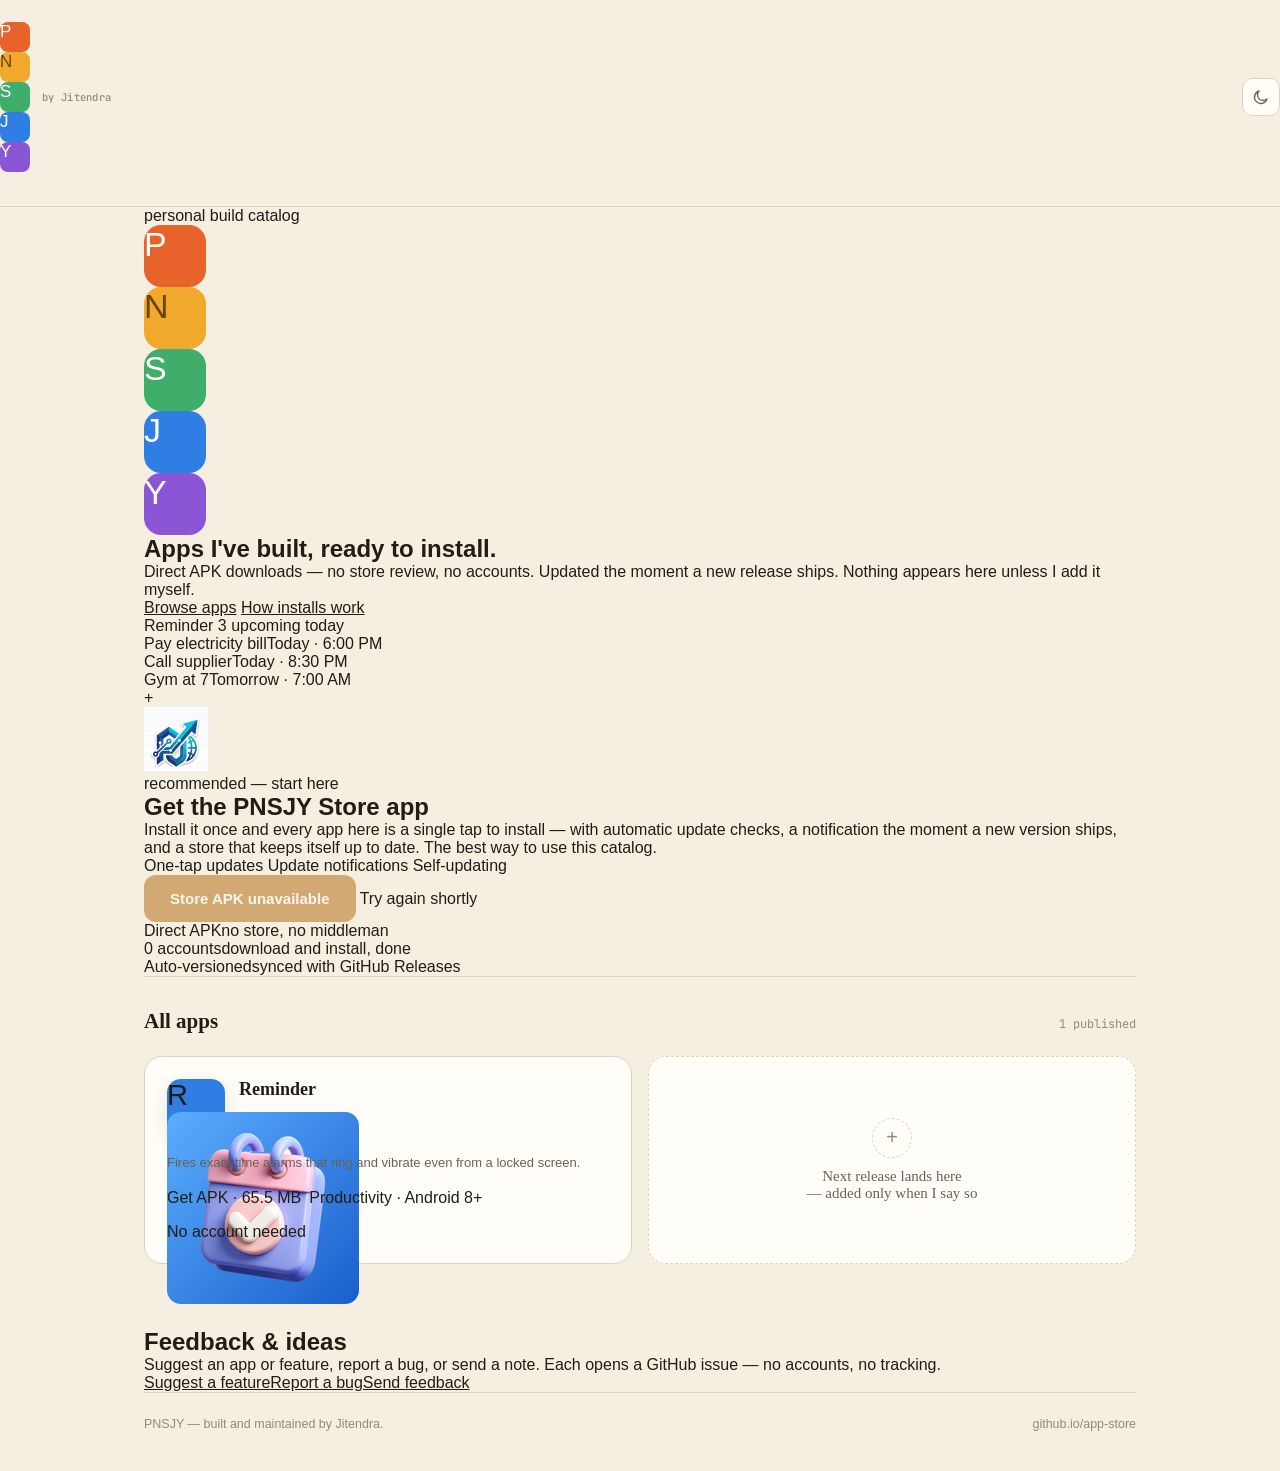
==== index.html @ 9b20dd1c "Single-repo hub: serve every APK from app-store, fix update freshness Consolidate all distribution i" ====
<!doctype html>
<html lang="en">
<head>
<meta charset="utf-8">
<meta name="viewport" content="width=device-width, initial-scale=1">
<title>PNSJY — apps by Jitendra</title>
<meta name="description" content="Apps built by Jitendra, ready to install. Reminder and more, added here only when explicitly listed.">
<link rel="icon" type="image/png" href="assets/brand/pnsjy-mark.png">
<script>
(function () {
  var stored = localStorage.getItem("theme");
  var theme = stored || (window.matchMedia("(prefers-color-scheme: light)").matches ? "light" : "dark");
  document.documentElement.setAttribute("data-theme", theme);
})();
</script>
<link rel="preconnect" href="https://fonts.googleapis.com">
<link rel="preconnect" href="https://fonts.gstatic.com" crossorigin>
<link href="https://fonts.googleapis.com/css2?family=Sora:wght@400;600;700;800&family=DM+Sans:wght@400;500;600&family=JetBrains+Mono:wght@400;500;600&family=Baloo+2:wght@700;800&display=swap" rel="stylesheet">
<link rel="stylesheet" href="style.css?v=2">
</head>
<body>

<div class="glow-bg"><span class="g1"></span><span class="g2"></span><span class="g3"></span></div>

<div class="topbar-wrap">
  <div class="topbar">
    <a class="wordmark" href="index.html">
      <span id="nav-mark"></span>
      <span class="byline">by Jitendra</span>
    </a>
    <div class="spacer"></div>
    <div class="topbar-actions">
      <button class="theme-toggle" type="button" aria-label="Toggle color theme">
        <svg class="icon-sun" viewBox="0 0 24 24" width="18" height="18" fill="none" stroke="currentColor" stroke-width="1.8" stroke-linecap="round"><circle cx="12" cy="12" r="4.2"/><path d="M12 2.5v2.4M12 19.1v2.4M4.2 4.2l1.7 1.7M18.1 18.1l1.7 1.7M2.5 12h2.4M19.1 12h2.4M4.2 19.8l1.7-1.7M18.1 5.9l1.7-1.7"/></svg>
        <svg class="icon-moon" viewBox="0 0 24 24" width="18" height="18" fill="none" stroke="currentColor" stroke-width="1.8" stroke-linecap="round" stroke-linejoin="round"><path d="M20 14.5A8.5 8.5 0 1 1 9.5 4a6.8 6.8 0 0 0 10.5 10.5Z"/></svg>
      </button>
    </div>
  </div>
</div>

<div class="wrap">

  <section class="hero-section">
    <div class="hero-col">
      <span class="eyebrow-chip">personal build catalog</span>
      <div class="hero-buddies" id="hero-logo"></div>
      <h1>Apps I've built, <span class="grad">ready to install.</span></h1>
      <p>Direct APK downloads — no store review, no accounts. Updated the moment a new release ships. Nothing appears here unless I add it myself.</p>
      <div class="hero-actions">
        <a href="#apps" class="btn-primary">Browse apps</a>
        <a href="#install-tip" class="btn-ghost">How installs work</a>
      </div>
    </div>

    <div class="phone-stage">
      <div class="phone">
        <div class="phone-screen">
          <div class="phone-notch"><span></span></div>
          <div class="phone-title">
            <span class="name">Reminder</span>
            <span class="sub">3 upcoming today</span>
          </div>
          <div class="phone-list">
            <div class="phone-item active">
              <div class="dot" style="background:#2f7ee3;"></div>
              <div class="txt"><span class="t">Pay electricity bill</span><span class="s">Today · 6:00 PM</span></div>
            </div>
            <div class="phone-item">
              <div class="dot" style="background:#f0a92c;"></div>
              <div class="txt"><span class="t">Call supplier</span><span class="s">Today · 8:30 PM</span></div>
            </div>
            <div class="phone-item">
              <div class="dot" style="background:#3fae6a;"></div>
              <div class="txt"><span class="t">Gym at 7</span><span class="s">Tomorrow · 7:00 AM</span></div>
            </div>
          </div>
          <div class="phone-fab"><span>+</span></div>
        </div>
      </div>
    </div>
  </section>

  <section class="store-cta" id="get-app">
    <span class="store-cta-glow"></span>
    <div class="store-cta-main">
      <div class="store-cta-badge">
        <img src="assets/brand/pnsjy-mark.png" alt="PNSJY Store logo" width="64" height="64">
      </div>
      <div class="store-cta-text">
        <span class="eyebrow-chip">recommended — start here</span>
        <h2>Get the <span class="grad">PNSJY Store</span> app</h2>
        <p>Install it once and every app here is a single tap to install — with automatic update checks, a notification the moment a new version ships, and a store that keeps itself up to date. The best way to use this catalog.</p>
        <div class="store-cta-chips">
          <span class="store-feat">One-tap updates</span>
          <span class="store-feat">Update notifications</span>
          <span class="store-feat">Self-updating</span>
        </div>
      </div>
    </div>
    <div class="store-cta-action">
      <a class="download-btn" id="store-download" aria-disabled="true">Checking latest release…</a>
      <span class="store-cta-meta" id="store-meta">Android 8+ · direct APK</span>
    </div>
  </section>

  <section class="stats-strip">
    <div class="stat-tile"><span class="big">Direct APK</span><span class="small">no store, no middleman</span></div>
    <div class="stat-tile"><span class="big" id="stat-accounts">…</span><span class="small" id="stat-accounts-sub">checking apps…</span></div>
    <div class="stat-tile"><span class="big">Auto-versioned</span><span class="small">synced with GitHub Releases</span></div>
  </section>

  <section id="apps">
    <div class="section-label">
      <h2>All apps</h2>
      <span id="app-count"></span>
    </div>
    <div class="app-grid" id="app-grid"></div>
  </section>

  <section class="about-card feedback-card" id="feedback">
    <h2>Feedback & ideas</h2>
    <p>Suggest an app or feature, report a bug, or send a note. Each opens a GitHub issue — no accounts, no tracking.</p>
    <div class="feedback-row" id="feedback-row"></div>
  </section>

  <footer class="site-footer" id="install-tip">
    <span>PNSJY — built and maintained by Jitendra.</span>
    <span class="mono">github.io/app-store</span>
  </footer>
</div>

<script src="script.js?v=3"></script>
<script>
(async function () {
  document.getElementById("nav-mark").innerHTML = pnsjyLogoHTML(30);
  document.getElementById("hero-logo").innerHTML = pnsjyLogoHTML(62);

  fetchReleaseByTag(STORE_REPO, STORE_TAG).then((rel) => {
    const btn = document.getElementById("store-download");
    const meta = document.getElementById("store-meta");
    if (rel && rel.downloadUrl) {
      btn.textContent = `⬇ Download Store APK · v${rel.version.split("+")[0]}`;
      btn.href = rel.downloadUrl;
      btn.removeAttribute("aria-disabled");
      meta.textContent = `${formatSize(rel.sizeBytes)} · Android 8+ · direct APK`;
    } else {
      btn.textContent = "Store APK unavailable";
      meta.textContent = "Try again shortly";
    }
  });

  const grid = document.getElementById("app-grid");
  const countEl = document.getElementById("app-count");
  const apps = await loadApps();
  countEl.textContent = `${apps.length} published`;

  // Real, computed from each app's actual data -- not a fixed marketing
  // claim, since it isn't true of every app (Reminder requires Google
  // Sign-In to sync; Cards genuinely has none).
  const accountFreeCount = apps.filter((a) => !a.requiresAccount).length;
  document.getElementById("stat-accounts").textContent =
    accountFreeCount === apps.length ? "0 accounts" : `${accountFreeCount}/${apps.length} apps`;
  document.getElementById("stat-accounts-sub").textContent =
    accountFreeCount === apps.length
      ? "download and install, done"
      : "need zero account to use";

  for (const app of apps) {
    const card = document.createElement("a");
    card.className = "app-card";
    card.href = `app.html?id=${encodeURIComponent(app.id)}`;
    card.innerHTML = `
      <div class="row1">
        ${appIconHTML(app, 58)}
        <div class="titles">
          <h3>${app.name}</h3>
        </div>
      </div>
      <p class="tagline">${app.tagline}</p>
      <div class="badge-row">
        <span class="pill-download" data-version-badge>Get APK</span>
        <span class="meta">${app.category} · Android 8+</span>
      </div>
      <div class="badge-row">
        <span class="chip-static ${app.requiresAccount ? "plain" : "accent"}">${app.requiresAccount ? "Requires Google sign-in" : "No account needed"}</span>
      </div>
    `;
    grid.appendChild(card);
    attachTilt(card);

    getRelease(app).then((release) => {
      const badge = card.querySelector("[data-version-badge]");
      if (release && release.version) {
        badge.textContent = `Get APK · ${formatSize(release.sizeBytes)}`;
      } else {
        badge.textContent = "Version unavailable";
      }
    });
  }

  document.getElementById("feedback-row").innerHTML = feedbackRowHTML(null);

  const placeholder = document.createElement("div");
  placeholder.className = "app-card placeholder";
  placeholder.innerHTML = `
    <div class="plus-glyph">+</div>
    <div class="placeholder-title">Next release lands here<br>— added only when I say so</div>
  `;
  grid.appendChild(placeholder);
})();
</script>
</body>
</html>
---- style.css ----
:root[data-theme="dark"] {
  --bg: #14120F;
  --bg-soft: #1C1912;
  --card: #211D16;
  --card-hover-line: #4A4131;
  --line: #312B21;
  --text: #F5EFE2;
  --text-dim: #B3A891;
  --text-faint: #7A7160;
  --amber: #F2A93B;
  --amber-strong: #FFC46B;
  --amber-soft: #3A2E17;
  --amber-ink: #14120F;
  --mint: #79C6A4;
  --mint-soft: #1D2C24;
  --shadow: rgba(0, 0, 0, 0.35);
}

:root[data-theme="light"] {
  --bg: #F5EFE2;
  --bg-soft: #EDE5D2;
  --card: #FFFDF8;
  --card-hover-line: #CBBD98;
  --line: #E0D5BC;
  --text: #211D16;
  --text-dim: #6B6152;
  --text-faint: #948A76;
  --amber: #B9701A;
  --amber-strong: #935414;
  --amber-soft: #FBEAD0;
  --amber-ink: #FFFDF8;
  --mint: #2A8863;
  --mint-soft: #E1F2E9;
  --shadow: rgba(33, 29, 22, 0.12);
}

* {
  box-sizing: border-box;
  margin: 0;
  padding: 0;
}

html {
  color-scheme: light dark;
}

body {
  background: var(--bg);
  color: var(--text);
  font-family: "Manrope", sans-serif;
  -webkit-font-smoothing: antialiased;
  transition: background-color 0.2s ease, color 0.2s ease;
}

@media (prefers-reduced-motion: reduce) {
  * {
    transition: none !important;
    animation: none !important;
  }
}

a {
  color: inherit;
}

.wrap {
  max-width: 1040px;
  margin: 0 auto;
  padding: 0 24px;
}

/* ── Topbar ─────────────────────────────────────────────── */

.topbar {
  display: flex;
  align-items: center;
  justify-content: space-between;
  padding: 22px 0 34px;
  border-bottom: 1px solid var(--line);
}

.wordmark {
  display: flex;
  align-items: center;
  gap: 12px;
  text-decoration: none;
}

.wordmark .mark {
  width: 40px;
  height: 40px;
  border-radius: 11px;
  overflow: hidden;
  flex-shrink: 0;
  box-shadow: 0 1px 0 rgba(255, 255, 255, 0.25) inset, 0 1px 3px var(--shadow);
}

.wordmark .mark img {
  width: 100%;
  height: 100%;
  object-fit: cover;
  display: block;
}

.wordmark .name {
  display: flex;
  flex-direction: column;
  gap: 1px;
}

.wordmark .brand {
  font-family: "Fraunces", serif;
  font-weight: 700;
  font-size: 18px;
  letter-spacing: 1.5px;
  color: var(--text);
  line-height: 1;
}

.wordmark .byline {
  font-family: "JetBrains Mono", monospace;
  font-weight: 500;
  font-size: 10.5px;
  letter-spacing: 0.3px;
  color: var(--text-faint);
  line-height: 1;
}

.topbar-actions {
  display: flex;
  align-items: center;
  gap: 8px;
}

.theme-toggle {
  width: 38px;
  height: 38px;
  border-radius: 10px;
  border: 1px solid var(--line);
  background: var(--card);
  color: var(--text-dim);
  display: flex;
  align-items: center;
  justify-content: center;
  cursor: pointer;
}

.theme-toggle:hover {
  color: var(--text);
  border-color: var(--card-hover-line);
}

.theme-toggle:focus-visible,
a:focus-visible,
button:focus-visible {
  outline: 2px solid var(--amber);
  outline-offset: 2px;
}

.theme-toggle .icon-sun,
.theme-toggle .icon-moon {
  display: none;
}

:root[data-theme="dark"] .theme-toggle .icon-sun {
  display: block;
}

:root[data-theme="light"] .theme-toggle .icon-moon {
  display: block;
}

/* ── Hero ───────────────────────────────────────────────── */

.hero-row {
  display: flex;
  align-items: center;
  gap: 48px;
  padding: 52px 0 44px;
}

.hero {
  max-width: 560px;
  flex-shrink: 0;
}

.hero-banner {
  flex: 1;
  min-width: 0;
  border-radius: 20px;
  overflow: hidden;
  box-shadow: 0 8px 28px var(--shadow), 0 1px 0 rgba(255, 255, 255, 0.15) inset;
  border: 1px solid var(--line);
}

.hero-banner img {
  display: block;
  width: 100%;
  max-width: 100%;
  height: auto;
}

@media (max-width: 860px) {
  /* display:block instead of a column flex container — flex items kept
     fighting back to their content's intrinsic width (the image at full
     resolution) no matter what width/min-width was set on them, pushing the
     whole page into horizontal scroll. Plain block children always shrink
     to the parent's width, which is all this stacked mobile layout needs. */
  .hero-row {
    display: block;
  }
  .hero {
    max-width: none;
  }
  .hero-banner {
    margin-top: 28px;
  }
}

.hero .eyebrow {
  font-family: "JetBrains Mono", monospace;
  font-size: 12.5px;
  color: var(--mint);
  letter-spacing: 0.09em;
  text-transform: uppercase;
  margin-bottom: 16px;
  display: block;
}

.hero h1 {
  font-family: "Fraunces", serif;
  font-weight: 600;
  font-size: 48px;
  line-height: 1.08;
  letter-spacing: -1.1px;
  text-wrap: balance;
  margin-bottom: 16px;
}

.hero h1 em {
  font-style: italic;
  color: var(--amber);
  font-weight: 500;
}

.hero p {
  font-size: 16px;
  line-height: 1.6;
  color: var(--text-dim);
  max-width: 500px;
}

/* ── Section label ──────────────────────────────────────── */

.section-label {
  display: flex;
  align-items: baseline;
  justify-content: space-between;
  margin: 0 0 22px;
  padding-top: 32px;
  border-top: 1px solid var(--line);
}

.section-label h2 {
  font-family: "Fraunces", serif;
  font-weight: 600;
  font-size: 21px;
}

.section-label span {
  font-family: "JetBrains Mono", monospace;
  font-size: 12px;
  color: var(--text-faint);
}

/* ── App grid / cards ───────────────────────────────────── */

.app-grid {
  display: grid;
  grid-template-columns: repeat(2, 1fr);
  gap: 16px;
  padding-bottom: 64px;
}

.app-card {
  background: var(--card);
  border: 1px solid var(--line);
  border-radius: 18px;
  padding: 22px;
  display: flex;
  flex-direction: column;
  gap: 16px;
  transition: border-color 0.15s ease, transform 0.15s ease;
  cursor: pointer;
  text-decoration: none;
}

.app-card:hover {
  border-color: var(--card-hover-line);
  transform: translateY(-2px);
}

.app-card .row1 {
  display: flex;
  align-items: flex-start;
  gap: 14px;
}

.app-icon {
  width: 56px;
  height: 56px;
  border-radius: 14px;
  flex-shrink: 0;
  box-shadow: 0 6px 18px var(--shadow);
  object-fit: cover;
}

.app-card .titles {
  min-width: 0;
}

.app-card h3 {
  font-family: "Fraunces", serif;
  font-weight: 600;
  font-size: 18px;
  margin-bottom: 4px;
}

.app-card .tagline {
  font-size: 13px;
  line-height: 1.5;
  color: var(--text-dim);
}

.badge-row {
  display: flex;
  gap: 8px;
  flex-wrap: wrap;
}

.badge {
  font-family: "JetBrains Mono", monospace;
  font-size: 11px;
  padding: 4px 9px;
  border-radius: 100px;
  letter-spacing: 0.02em;
}

.badge.version {
  background: var(--mint-soft);
  color: var(--mint);
}

.badge.category {
  background: var(--bg-soft);
  color: var(--text-dim);
  border: 1px solid var(--line);
}

.app-card.placeholder {
  align-items: center;
  justify-content: center;
  text-align: center;
  border-style: dashed;
  cursor: default;
  min-height: 168px;
  color: var(--text-faint);
  gap: 10px;
}

.app-card.placeholder:hover {
  border-color: var(--line);
  transform: none;
}

.plus-glyph {
  width: 40px;
  height: 40px;
  border-radius: 100px;
  border: 1px dashed var(--line);
  display: flex;
  align-items: center;
  justify-content: center;
  font-size: 20px;
  color: var(--text-faint);
}

.app-card.placeholder .placeholder-title {
  font-family: "Fraunces", serif;
  font-size: 15px;
  color: var(--text-dim);
}

.app-card.placeholder .placeholder-note {
  font-size: 12.5px;
  max-width: 220px;
  line-height: 1.5;
}

footer.site-footer {
  border-top: 1px solid var(--line);
  padding: 24px 0 40px;
  font-size: 12.5px;
  color: var(--text-faint);
  display: flex;
  justify-content: space-between;
  gap: 16px;
  flex-wrap: wrap;
}

footer.site-footer a {
  color: var(--text-dim);
  text-decoration: underline;
  text-underline-offset: 2px;
}

/* ── App detail page ────────────────────────────────────── */

.back-link {
  display: inline-flex;
  align-items: center;
  gap: 6px;
  font-size: 13.5px;
  color: var(--text-dim);
  text-decoration: none;
  margin: 28px 0 24px;
}

.back-link:hover {
  color: var(--text);
}

.detail-head {
  display: flex;
  gap: 22px;
  align-items: flex-start;
  padding-bottom: 28px;
}

.detail-icon {
  width: 88px;
  height: 88px;
  border-radius: 20px;
  flex-shrink: 0;
  box-shadow: 0 10px 26px var(--shadow);
  object-fit: cover;
}

.detail-head h1 {
  font-family: "Fraunces", serif;
  font-weight: 600;
  font-size: 30px;
  letter-spacing: -0.4px;
  margin-bottom: 6px;
}

.detail-head .tagline {
  font-size: 15px;
  color: var(--text-dim);
  line-height: 1.5;
  max-width: 460px;
}

.stat-row {
  display: grid;
  grid-template-columns: repeat(4, 1fr);
  gap: 1px;
  background: var(--line);
  border: 1px solid var(--line);
  border-radius: 14px;
  overflow: hidden;
  margin-bottom: 26px;
}

.stat-cell {
  background: var(--card);
  padding: 14px 16px;
}

.stat-cell .label {
  font-family: "JetBrains Mono", monospace;
  font-size: 10.5px;
  text-transform: uppercase;
  letter-spacing: 0.08em;
  color: var(--text-faint);
  margin-bottom: 6px;
  display: block;
}

.stat-cell .value {
  font-family: "JetBrains Mono", monospace;
  font-size: 14.5px;
  font-variant-numeric: tabular-nums;
  color: var(--text);
}

.download-block {
  display: flex;
  align-items: center;
  gap: 16px;
  margin-bottom: 40px;
  flex-wrap: wrap;
}

.download-btn {
  display: inline-flex;
  align-items: center;
  gap: 10px;
  background: var(--amber);
  color: var(--amber-ink);
  font-weight: 700;
  font-size: 15px;
  padding: 15px 26px;
  border-radius: 12px;
  text-decoration: none;
  transition: transform 0.12s ease, box-shadow 0.12s ease;
  border: none;
  cursor: pointer;
}

.download-btn:hover {
  transform: translateY(-1px);
  box-shadow: 0 8px 20px var(--shadow);
}

.download-btn[aria-disabled="true"] {
  opacity: 0.55;
  pointer-events: none;
}

.download-meta {
  font-family: "JetBrains Mono", monospace;
  font-size: 12.5px;
  color: var(--text-faint);
}

.screenshot-row {
  display: flex;
  gap: 16px;
  overflow-x: auto;
  padding-bottom: 40px;
  scrollbar-width: thin;
}

.screenshot-row img {
  height: 420px;
  width: auto;
  flex-shrink: 0;
  border-radius: 20px;
  border: 1px solid var(--line);
  box-shadow: 0 14px 34px var(--shadow);
}

.detail-grid {
  display: grid;
  grid-template-columns: 1.4fr 1fr;
  gap: 40px;
  padding: 32px 0 72px;
  border-top: 1px solid var(--line);
}

.detail-grid h2 {
  font-family: "Fraunces", serif;
  font-weight: 600;
  font-size: 18px;
  margin-bottom: 14px;
}

.detail-grid .about-text {
  font-size: 14.5px;
  line-height: 1.7;
  color: var(--text-dim);
}

.whats-new-card {
  background: var(--card);
  border: 1px solid var(--line);
  border-radius: 16px;
  padding: 20px;
}

.whats-new-card .notes {
  font-size: 13.5px;
  line-height: 1.65;
  color: var(--text-dim);
  white-space: pre-wrap;
}

.requirements {
  margin-top: 18px;
  padding-top: 18px;
  border-top: 1px solid var(--line);
}

.requirements .label {
  font-family: "JetBrains Mono", monospace;
  font-size: 11px;
  text-transform: uppercase;
  letter-spacing: 0.08em;
  color: var(--text-faint);
  margin-bottom: 8px;
  display: block;
}

.requirements p {
  font-size: 13px;
  line-height: 1.6;
  color: var(--text-dim);
}

.status-note {
  font-family: "JetBrains Mono", monospace;
  font-size: 12px;
  color: var(--text-faint);
}

.empty-state {
  padding: 80px 0;
  text-align: center;
  color: var(--text-dim);
}

@media (max-width: 640px) {
  .app-grid {
    grid-template-columns: 1fr;
  }
  .hero h1 {
    font-size: 36px;
  }
  .detail-head {
    flex-direction: column;
  }
  .stat-row {
    grid-template-columns: repeat(2, 1fr);
  }
  .detail-grid {
    grid-template-columns: 1fr;
  }
  .screenshot-row img {
    height: 320px;
  }
}
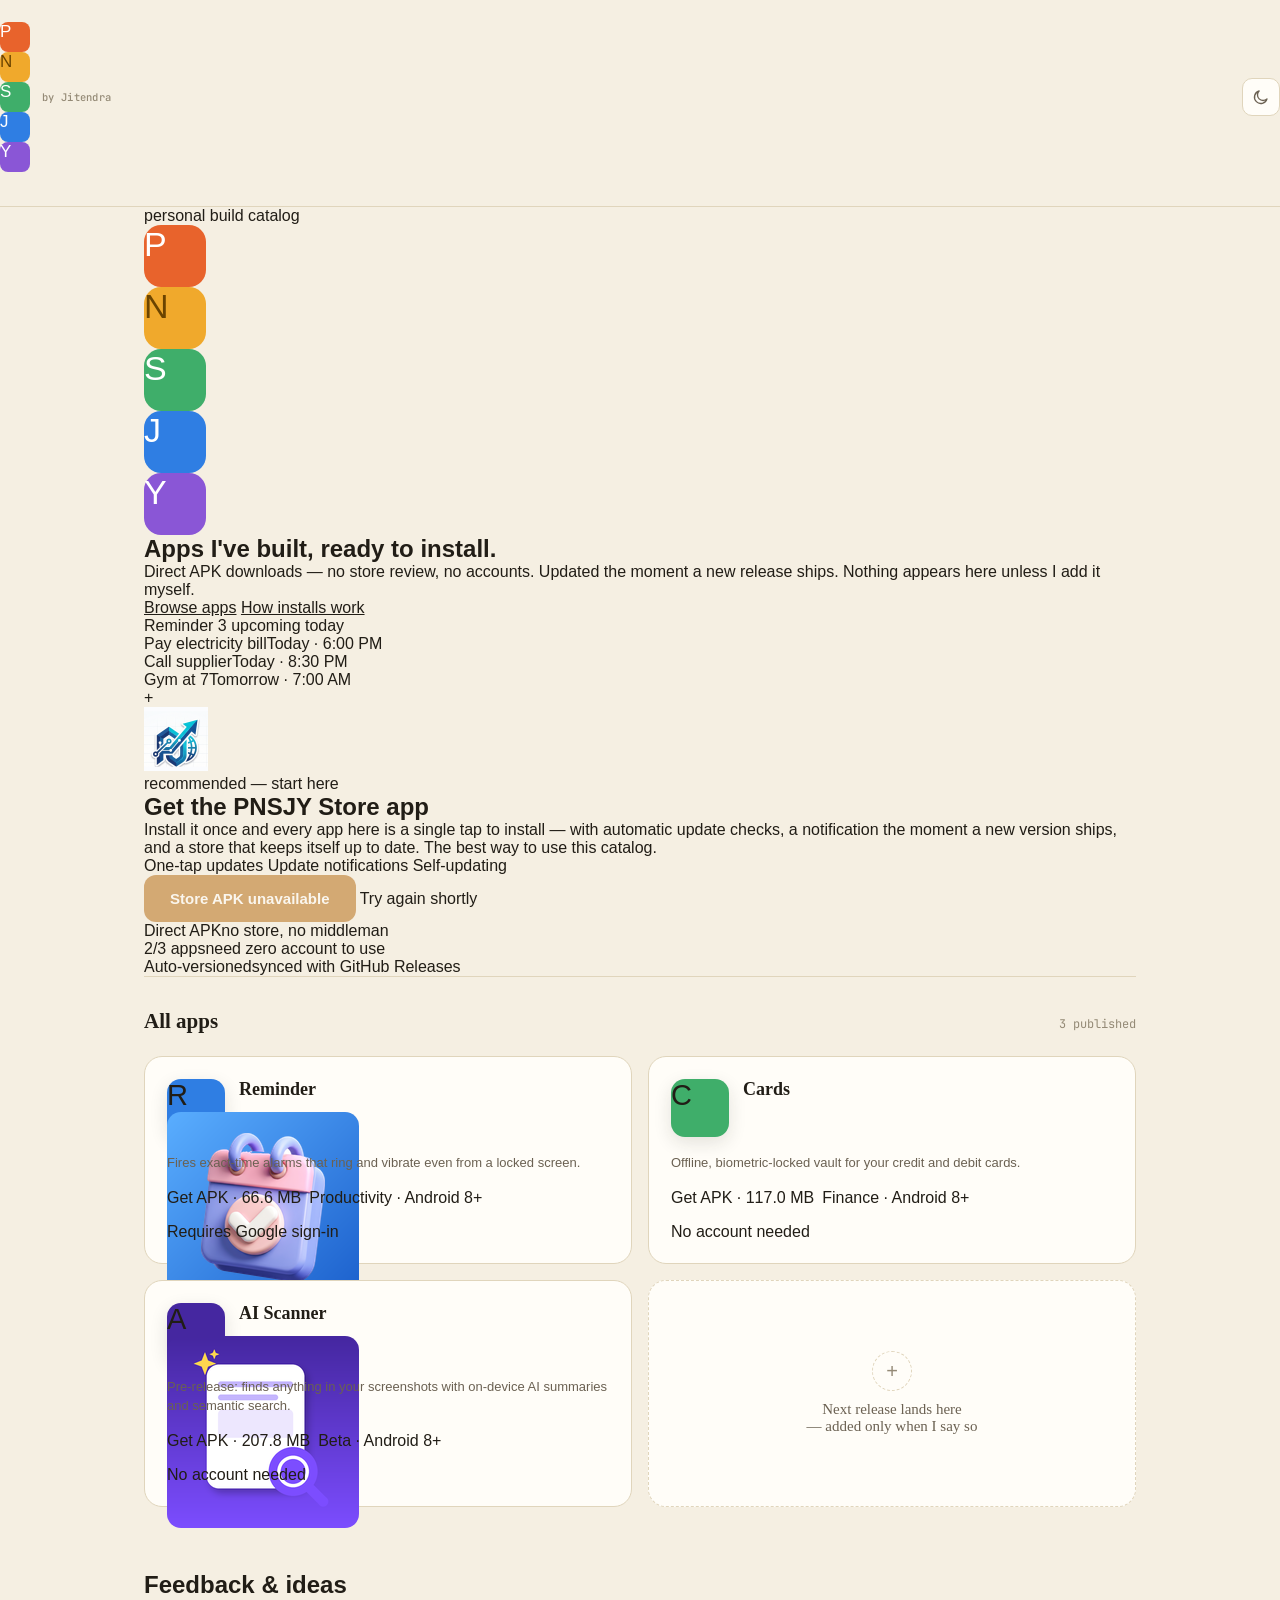
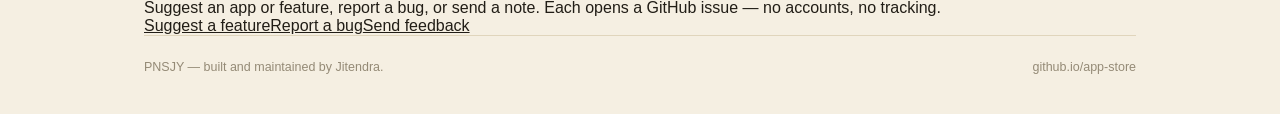
==== commit b17e152a: "Wire up the download-log Apps Script endpoint (now live) Verified working via Python requests (200, " ====
--- a/index.html
+++ b/index.html
@@ -129,7 +129,7 @@
   </footer>
 </div>
 
-<script src="script.js?v=3"></script>
+<script src="script.js?v=6"></script>
 <script>
 (async function () {
   document.getElementById("nav-mark").innerHTML = pnsjyLogoHTML(30);
@@ -142,6 +142,7 @@
       btn.textContent = `⬇ Download Store APK · v${rel.version.split("+")[0]}`;
       btn.href = rel.downloadUrl;
       btn.removeAttribute("aria-disabled");
+      btn.addEventListener("click", (e) => gateDownload(e, "store", rel.downloadUrl));
       meta.textContent = `${formatSize(rel.sizeBytes)} · Android 8+ · direct APK`;
     } else {
       btn.textContent = "Store APK unavailable";
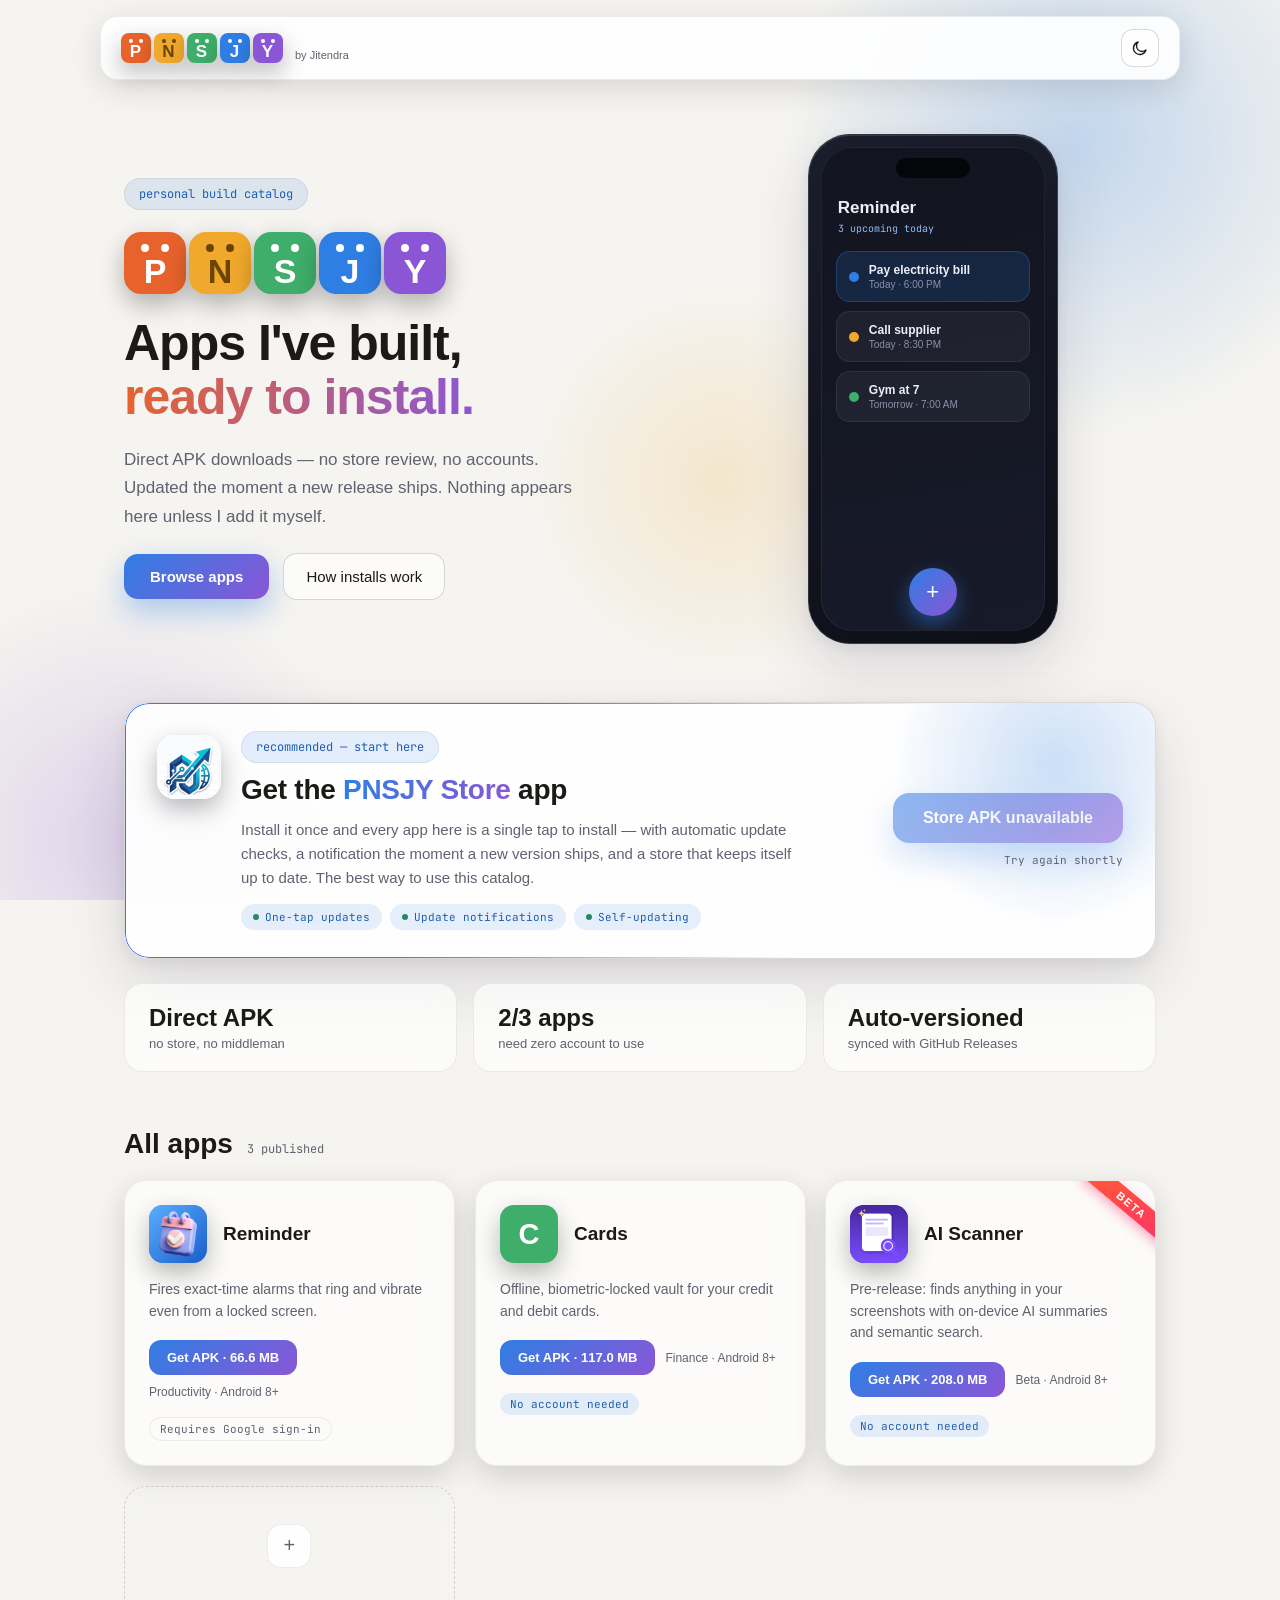
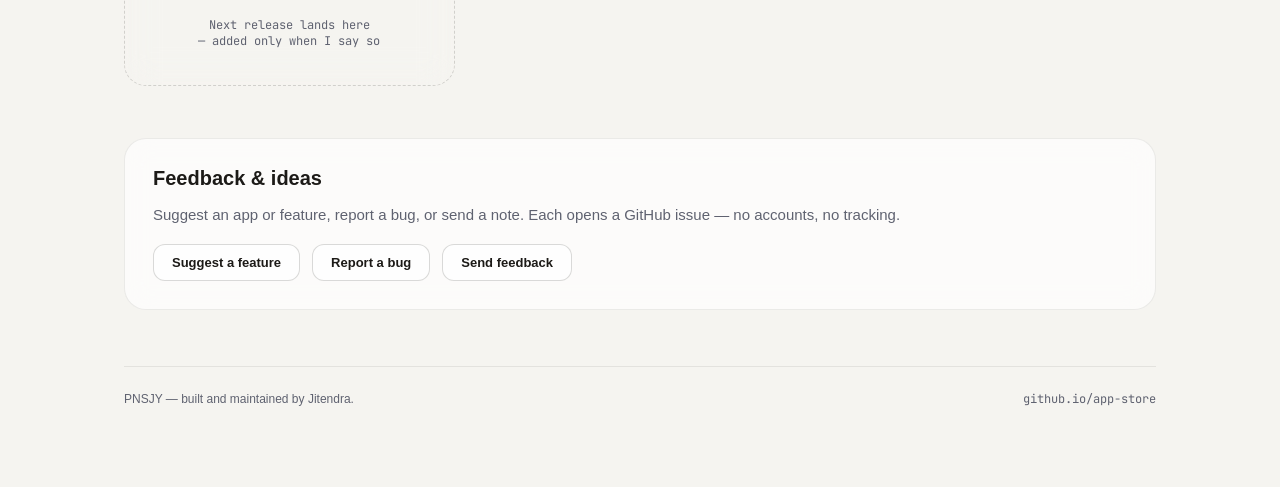
==== commit 87662575: "Add a prominent Beta badge for pre-release apps + regen releases.json AI Scanner is still pre-releas" ====
--- a/index.html
+++ b/index.html
@@ -171,6 +171,7 @@
     card.className = "app-card";
     card.href = `app.html?id=${encodeURIComponent(app.id)}`;
     card.innerHTML = `
+      ${app.category === "Beta" ? `<span class="beta-ribbon">BETA</span>` : ""}
       <div class="row1">
         ${appIconHTML(app, 58)}
         <div class="titles">
--- a/style.css
+++ b/style.css
@@ -1,37 +1,43 @@
 :root[data-theme="dark"] {
-  --bg: #14120F;
-  --bg-soft: #1C1912;
-  --card: #211D16;
-  --card-hover-line: #4A4131;
-  --line: #312B21;
-  --text: #F5EFE2;
-  --text-dim: #B3A891;
-  --text-faint: #7A7160;
-  --amber: #F2A93B;
-  --amber-strong: #FFC46B;
-  --amber-soft: #3A2E17;
-  --amber-ink: #14120F;
-  --mint: #79C6A4;
-  --mint-soft: #1D2C24;
+  --bg: #0C0E15;
+  --text: #F2F3F8;
+  --muted: #9BA0B5;
+  --glass: rgba(255, 255, 255, 0.05);
+  --glass2: rgba(255, 255, 255, 0.08);
+  --border: rgba(255, 255, 255, 0.10);
+  --border2: rgba(255, 255, 255, 0.18);
+  --accent: #2f7ee3;
+  --accent2: #8a56d6;
   --shadow: rgba(0, 0, 0, 0.35);
+  --shadow-strong: 0 24px 60px rgba(0, 0, 0, 0.5), 0 4px 16px rgba(0, 0, 0, 0.35);
+  --chip: rgba(47, 126, 227, 0.16);
+  --chip-text: #8FBCF5;
+  --glow1: rgba(47, 126, 227, 0.20);
+  --glow2: rgba(138, 86, 214, 0.16);
+  --glow3: rgba(232, 99, 44, 0.10);
+  --mint: #3fae6a;
+  --panel-solid: #0e1118;
 }
 
 :root[data-theme="light"] {
-  --bg: #F5EFE2;
-  --bg-soft: #EDE5D2;
-  --card: #FFFDF8;
-  --card-hover-line: #CBBD98;
-  --line: #E0D5BC;
-  --text: #211D16;
-  --text-dim: #6B6152;
-  --text-faint: #948A76;
-  --amber: #B9701A;
-  --amber-strong: #935414;
-  --amber-soft: #FBEAD0;
-  --amber-ink: #FFFDF8;
-  --mint: #2A8863;
-  --mint-soft: #E1F2E9;
-  --shadow: rgba(33, 29, 22, 0.12);
+  --bg: #F5F4F0;
+  --text: #1C1A17;
+  --muted: #5F6270;
+  --glass: rgba(255, 255, 255, 0.65);
+  --glass2: rgba(255, 255, 255, 0.9);
+  --border: rgba(28, 26, 23, 0.08);
+  --border2: rgba(28, 26, 23, 0.16);
+  --accent: #2f7ee3;
+  --accent2: #8a56d6;
+  --shadow: rgba(50, 45, 80, 0.14);
+  --shadow-strong: 0 24px 60px rgba(50, 45, 80, 0.14), 0 4px 16px rgba(50, 45, 80, 0.08);
+  --chip: rgba(47, 126, 227, 0.12);
+  --chip-text: #1f5eb3;
+  --glow1: rgba(47, 126, 227, 0.25);
+  --glow2: rgba(138, 86, 214, 0.20);
+  --glow3: rgba(240, 169, 44, 0.18);
+  --mint: #2a8863;
+  --panel-solid: #ffffff;
 }
 
 * {
@@ -42,14 +48,16 @@
 
 html {
   color-scheme: light dark;
+  overflow-x: hidden;
 }
 
 body {
   background: var(--bg);
   color: var(--text);
-  font-family: "Manrope", sans-serif;
+  font-family: "DM Sans", sans-serif;
   -webkit-font-smoothing: antialiased;
-  transition: background-color 0.2s ease, color 0.2s ease;
+  overflow-x: hidden;
+  transition: background-color 0.3s ease, color 0.2s ease;
 }
 
 @media (prefers-reduced-motion: reduce) {
@@ -64,66 +72,198 @@
 }
 
 .wrap {
-  max-width: 1040px;
+  max-width: 1080px;
   margin: 0 auto;
-  padding: 0 24px;
-}
-
-/* ── Topbar ─────────────────────────────────────────────── */
-
-.topbar {
-  display: flex;
-  align-items: center;
-  justify-content: space-between;
-  padding: 22px 0 34px;
-  border-bottom: 1px solid var(--line);
-}
-
-.wordmark {
-  display: flex;
-  align-items: center;
-  gap: 12px;
-  text-decoration: none;
-}
-
-.wordmark .mark {
-  width: 40px;
-  height: 40px;
-  border-radius: 11px;
+  padding: 0 24px 80px;
+  position: relative;
+  z-index: 1;
+}
+
+/* ── Ambient glow background ───────────────────────────────── */
+
+@keyframes blobA { 0% { transform: translate(0, 0) scale(1); } 50% { transform: translate(60px, -40px) scale(1.15); } 100% { transform: translate(0, 0) scale(1); } }
+@keyframes blobB { 0% { transform: translate(0, 0) scale(1); } 50% { transform: translate(-50px, 50px) scale(1.1); } 100% { transform: translate(0, 0) scale(1); } }
+@keyframes blobC { 0% { transform: translate(0, 0) scale(1); } 50% { transform: translate(30px, 60px) scale(1.2); } 100% { transform: translate(0, 0) scale(1); } }
+@keyframes pulseDot { 0%, 100% { opacity: 1; } 50% { opacity: 0.4; } }
+@keyframes buddyBounce { 0%, 100% { transform: translateY(0); } 50% { transform: translateY(-6px); } }
+@keyframes floatPhone { 0% { transform: translateY(0) rotateY(-16deg) rotateX(6deg); } 50% { transform: translateY(-14px) rotateY(-16deg) rotateX(6deg); } 100% { transform: translateY(0) rotateY(-16deg) rotateX(6deg); } }
+
+.glow-bg {
+  position: fixed;
+  inset: 0;
+  pointer-events: none;
+  z-index: 0;
   overflow: hidden;
+}
+
+.glow-bg span {
+  position: absolute;
+  border-radius: 50%;
+}
+
+.glow-bg .g1 {
+  top: -180px;
+  right: -120px;
+  width: 640px;
+  height: 640px;
+  background: radial-gradient(circle, var(--glow1), transparent 65%);
+  animation: blobA 14s ease-in-out infinite;
+}
+
+.glow-bg .g2 {
+  bottom: -220px;
+  left: -160px;
+  width: 560px;
+  height: 560px;
+  background: radial-gradient(circle, var(--glow2), transparent 65%);
+  animation: blobB 18s ease-in-out infinite;
+}
+
+.glow-bg .g3 {
+  top: 30%;
+  left: 40%;
+  width: 420px;
+  height: 420px;
+  background: radial-gradient(circle, var(--glow3), transparent 65%);
+  animation: blobC 22s ease-in-out infinite;
+}
+
+/* ── Buddy tile (shared brand component) ───────────────────── */
+/* Sizing/font-size are set inline per usage site since they vary a lot
+   (nav mark, hero logo, app-card icon, detail icon) -- everything else
+   (layout, eye dots, shadow) is shared here. */
+
+.buddy-tile {
+  position: relative;
+  border-radius: 28%;
+  display: flex;
+  align-items: flex-end;
+  justify-content: center;
+  box-shadow: 0 10px 24px rgba(0, 0, 0, 0.28);
   flex-shrink: 0;
-  box-shadow: 0 1px 0 rgba(255, 255, 255, 0.25) inset, 0 1px 3px var(--shadow);
-}
-
-.wordmark .mark img {
+}
+
+.buddy-tile .eyes {
+  position: absolute;
+  display: flex;
+}
+
+.buddy-tile .eyes span {
+  border-radius: 50%;
+  display: block;
+}
+
+.buddy-tile .letter {
+  font-family: "Baloo 2", sans-serif;
+  font-weight: 800;
+  line-height: 1;
+}
+
+.buddy-row {
+  display: flex;
+  gap: 3px;
+}
+
+/* ── Real app icon (image with letter-tile fallback behind) ─── */
+
+.app-icon {
+  position: relative;
+  flex-shrink: 0;
+  display: grid;
+  place-items: center;
+  overflow: hidden;
+  box-shadow: 0 10px 24px rgba(0, 0, 0, 0.28);
+}
+
+.app-icon .fallback {
+  font-family: "Baloo 2", sans-serif;
+  font-weight: 800;
+  color: #fff;
+  line-height: 1;
+}
+
+.app-icon img {
+  position: absolute;
+  inset: 0;
   width: 100%;
   height: 100%;
   object-fit: cover;
   display: block;
 }
 
-.wordmark .name {
-  display: flex;
-  flex-direction: column;
-  gap: 1px;
-}
-
-.wordmark .brand {
-  font-family: "Fraunces", serif;
-  font-weight: 700;
-  font-size: 18px;
-  letter-spacing: 1.5px;
+.store-cta-badge img {
+  border-radius: 18px;
+  box-shadow: 0 10px 24px rgba(0, 0, 0, 0.28);
+  display: block;
+  animation: buddyBounce 3s ease-in-out infinite;
+}
+
+/* ── Glass nav ──────────────────────────────────────────────── */
+
+.topbar-wrap {
+  position: sticky;
+  top: 16px;
+  z-index: 20;
+  display: flex;
+  justify-content: center;
+  padding: 0 0 0;
+  max-width: 1080px;
+  margin: 0 auto;
+}
+
+.topbar {
+  width: 100%;
+  display: flex;
+  align-items: center;
+  gap: 16px;
+  padding: 12px 20px;
+  border-radius: 18px;
+  background: var(--glass2);
+  border: 1px solid var(--border);
+  backdrop-filter: blur(18px);
+  -webkit-backdrop-filter: blur(18px);
+  box-shadow: 0 8px 32px rgba(0, 0, 0, 0.12);
+}
+
+.wordmark {
+  display: flex;
+  align-items: center;
+  gap: 12px;
+  text-decoration: none;
   color: var(--text);
-  line-height: 1;
+  cursor: pointer;
 }
 
 .wordmark .byline {
+  font-size: 11px;
+  color: var(--muted);
+  align-self: flex-end;
+  padding-bottom: 2px;
+}
+
+.topbar .spacer {
+  flex: 1;
+}
+
+.live-chip {
+  display: flex;
+  align-items: center;
+  gap: 7px;
   font-family: "JetBrains Mono", monospace;
-  font-weight: 500;
-  font-size: 10.5px;
-  letter-spacing: 0.3px;
-  color: var(--text-faint);
-  line-height: 1;
+  font-size: 11px;
+  color: var(--muted);
+  padding: 6px 12px;
+  border-radius: 999px;
+  border: 1px solid var(--border);
+  white-space: nowrap;
+}
+
+.live-chip .dot {
+  width: 7px;
+  height: 7px;
+  border-radius: 50%;
+  background: var(--mint);
+  animation: pulseDot 2s infinite;
 }
 
 .topbar-actions {
@@ -135,25 +275,25 @@
 .theme-toggle {
   width: 38px;
   height: 38px;
-  border-radius: 10px;
-  border: 1px solid var(--line);
-  background: var(--card);
-  color: var(--text-dim);
-  display: flex;
-  align-items: center;
-  justify-content: center;
+  border-radius: 12px;
+  border: 1px solid var(--border2);
+  background: var(--glass);
+  color: var(--text);
+  font-size: 16px;
   cursor: pointer;
+  display: grid;
+  place-items: center;
 }
 
 .theme-toggle:hover {
-  color: var(--text);
-  border-color: var(--card-hover-line);
+  background: var(--glass2);
+  border-color: var(--accent);
 }
 
 .theme-toggle:focus-visible,
 a:focus-visible,
 button:focus-visible {
-  outline: 2px solid var(--amber);
+  outline: 2px solid var(--accent);
   outline-offset: 2px;
 }
 
@@ -170,473 +310,1017 @@
   display: block;
 }
 
-/* ── Hero ───────────────────────────────────────────────── */
-
-.hero-row {
-  display: flex;
-  align-items: center;
-  gap: 48px;
-  padding: 52px 0 44px;
-}
-
-.hero {
+/* ── Hero ───────────────────────────────────────────────────── */
+
+.hero-section {
+  display: grid;
+  grid-template-columns: 1.1fr 0.9fr;
+  gap: 40px;
+  align-items: center;
+  min-height: 520px;
+  padding-top: 40px;
+}
+
+.hero-col {
+  display: flex;
+  flex-direction: column;
+  gap: 22px;
+}
+
+.eyebrow-chip {
+  align-self: flex-start;
+  display: flex;
+  align-items: center;
+  gap: 8px;
+  padding: 7px 14px;
+  border-radius: 999px;
+  background: var(--chip);
+  color: var(--chip-text);
+  font-family: "JetBrains Mono", monospace;
+  font-size: 12px;
+  border: 1px solid var(--border);
+}
+
+.hero-buddies .buddy-tile {
+  animation: buddyBounce 3s ease-in-out infinite;
+}
+
+.hero-col h1 {
+  font-family: "Sora", sans-serif;
+  font-size: 50px;
+  font-weight: 800;
+  line-height: 1.08;
+  letter-spacing: -0.02em;
+  text-wrap: balance;
+}
+
+.hero-col h1 .grad {
+  background: linear-gradient(100deg, #e8632c, #8a56d6);
+  -webkit-background-clip: text;
+  background-clip: text;
+  color: transparent;
+}
+
+.hero-col p {
+  font-size: 17px;
+  line-height: 1.65;
+  color: var(--muted);
+  max-width: 460px;
+  text-wrap: pretty;
+}
+
+.hero-actions {
+  display: flex;
+  gap: 14px;
+  align-items: center;
+  flex-wrap: wrap;
+}
+
+.topbar {
+  flex-wrap: nowrap;
+  min-width: 0;
+}
+
+.wordmark {
+  min-width: 0;
+}
+
+.btn-primary {
+  padding: 14px 26px;
+  border-radius: 14px;
+  background: linear-gradient(135deg, var(--accent), var(--accent2));
+  color: #fff;
+  font-weight: 600;
+  font-size: 15px;
+  text-decoration: none;
+  box-shadow: 0 12px 30px rgba(47, 126, 227, 0.38);
+  transition: transform 0.2s, box-shadow 0.2s;
+  display: inline-flex;
+  align-items: center;
+  border: none;
+  cursor: pointer;
+}
+
+.btn-primary:hover {
+  transform: translateY(-2px);
+  box-shadow: 0 18px 40px rgba(47, 126, 227, 0.5);
+}
+
+.btn-ghost {
+  padding: 14px 22px;
+  border-radius: 14px;
+  border: 1px solid var(--border2);
+  color: var(--text);
+  font-weight: 500;
+  font-size: 15px;
+  text-decoration: none;
+  background: var(--glass);
+  backdrop-filter: blur(10px);
+  transition: border-color 0.2s;
+}
+
+.btn-ghost:hover {
+  border-color: var(--accent);
+}
+
+/* floating phone mock */
+
+.phone-stage {
+  display: flex;
+  justify-content: center;
+  perspective: 1200px;
+  padding: 30px 0;
+}
+
+.phone {
+  width: 250px;
+  height: 510px;
+  border-radius: 42px;
+  background: linear-gradient(160deg, #1a1d2b, #0d0f18);
+  border: 1px solid rgba(255, 255, 255, 0.14);
+  box-shadow: var(--shadow-strong), inset 0 1px 0 rgba(255, 255, 255, 0.12);
+  padding: 12px;
+  transform-style: preserve-3d;
+  animation: floatPhone 6s ease-in-out infinite;
+}
+
+.phone-screen {
+  width: 100%;
+  height: 100%;
+  border-radius: 32px;
+  background: linear-gradient(170deg, #12141f, #171a29);
+  overflow: hidden;
+  display: flex;
+  flex-direction: column;
+  border: 1px solid rgba(255, 255, 255, 0.06);
+}
+
+.phone-notch {
+  display: flex;
+  justify-content: center;
+  padding: 10px 0 6px;
+}
+
+.phone-notch span {
+  width: 74px;
+  height: 20px;
+  border-radius: 999px;
+  background: #05060a;
+  display: block;
+}
+
+.phone-title {
+  padding: 14px 16px 8px;
+  display: flex;
+  flex-direction: column;
+  gap: 4px;
+}
+
+.phone-title .name {
+  font-family: "Sora", sans-serif;
+  font-weight: 700;
+  font-size: 17px;
+  color: #EDEEF6;
+}
+
+.phone-title .sub {
+  font-family: "JetBrains Mono", monospace;
+  font-size: 10px;
+  color: #8FBCF5;
+}
+
+.phone-list {
+  display: flex;
+  flex-direction: column;
+  gap: 9px;
+  padding: 8px 14px;
+}
+
+.phone-item {
+  display: flex;
+  align-items: center;
+  gap: 10px;
+  padding: 11px 12px;
+  border-radius: 14px;
+  background: rgba(255, 255, 255, 0.05);
+  border: 1px solid rgba(255, 255, 255, 0.07);
+}
+
+.phone-item.active {
+  background: rgba(47, 126, 227, 0.16);
+  border-color: rgba(47, 126, 227, 0.3);
+}
+
+.phone-item .dot {
+  width: 10px;
+  height: 10px;
+  border-radius: 50%;
+  flex-shrink: 0;
+}
+
+.phone-item .txt {
+  display: flex;
+  flex-direction: column;
+  gap: 2px;
+}
+
+.phone-item .txt .t {
+  font-size: 12px;
+  color: #EDEEF6;
+  font-weight: 600;
+}
+
+.phone-item .txt .s {
+  font-size: 10px;
+  color: #8A8FA8;
+}
+
+.phone-fab {
+  display: flex;
+  justify-content: center;
+  padding: 14px;
+  margin-top: auto;
+}
+
+.phone-fab span {
+  width: 48px;
+  height: 48px;
+  border-radius: 50%;
+  background: linear-gradient(135deg, #2f7ee3, #8a56d6);
+  display: grid;
+  place-items: center;
+  color: #fff;
+  font-size: 22px;
+  font-weight: 300;
+  box-shadow: 0 8px 20px rgba(47, 126, 227, 0.5);
+}
+
+@media (max-width: 860px) {
+  .hero-section {
+    display: block;
+    min-height: 0;
+    padding-top: 24px;
+  }
+  .phone-stage {
+    margin-top: 28px;
+    padding: 10px 0 0;
+  }
+}
+
+/* ── Get-the-store-app featured banner ──────────────────────── */
+
+@keyframes ctaGlow {
+  0%, 100% { opacity: 0.55; transform: translate(0, 0) scale(1); }
+  50% { opacity: 0.9; transform: translate(20px, -10px) scale(1.12); }
+}
+
+.store-cta {
+  position: relative;
+  margin: 28px 0 24px;
+  padding: 28px 32px;
+  border-radius: 24px;
+  overflow: hidden;
+  display: grid;
+  grid-template-columns: 1fr auto;
+  gap: 28px;
+  align-items: center;
+  background: var(--glass2);
+  border: 1px solid var(--border2);
+  backdrop-filter: blur(18px);
+  -webkit-backdrop-filter: blur(18px);
+  box-shadow: var(--shadow-strong);
+}
+
+.store-cta::before {
+  content: "";
+  position: absolute;
+  inset: 0;
+  border-radius: 24px;
+  padding: 1px;
+  background: linear-gradient(120deg, var(--accent), var(--accent2), transparent 70%);
+  -webkit-mask: linear-gradient(#000 0 0) content-box, linear-gradient(#000 0 0);
+  -webkit-mask-composite: xor;
+  mask-composite: exclude;
+  pointer-events: none;
+}
+
+.store-cta-glow {
+  position: absolute;
+  top: -120px;
+  right: -80px;
+  width: 360px;
+  height: 360px;
+  border-radius: 50%;
+  background: radial-gradient(circle, var(--glow1), transparent 65%);
+  animation: ctaGlow 9s ease-in-out infinite;
+  pointer-events: none;
+  z-index: 0;
+}
+
+.store-cta-main {
+  display: flex;
+  gap: 20px;
+  align-items: flex-start;
+  position: relative;
+  z-index: 1;
+  min-width: 0;
+}
+
+.store-cta-badge {
+  flex-shrink: 0;
+  padding-top: 4px;
+}
+
+.store-cta-badge .buddy-tile {
+  animation: buddyBounce 3s ease-in-out infinite;
+}
+
+.store-cta-text {
+  display: flex;
+  flex-direction: column;
+  gap: 12px;
+  min-width: 0;
+}
+
+.store-cta-text h2 {
+  font-family: "Sora", sans-serif;
+  font-size: 28px;
+  font-weight: 800;
+  line-height: 1.1;
+  letter-spacing: -0.01em;
+}
+
+.store-cta-text h2 .grad {
+  background: linear-gradient(100deg, var(--accent), var(--accent2));
+  -webkit-background-clip: text;
+  background-clip: text;
+  color: transparent;
+}
+
+.store-cta-text p {
+  font-size: 15px;
+  line-height: 1.6;
+  color: var(--muted);
   max-width: 560px;
-  flex-shrink: 0;
-}
-
-.hero-banner {
-  flex: 1;
-  min-width: 0;
-  border-radius: 20px;
-  overflow: hidden;
-  box-shadow: 0 8px 28px var(--shadow), 0 1px 0 rgba(255, 255, 255, 0.15) inset;
-  border: 1px solid var(--line);
-}
-
-.hero-banner img {
-  display: block;
-  width: 100%;
-  max-width: 100%;
-  height: auto;
-}
-
-@media (max-width: 860px) {
-  /* display:block instead of a column flex container — flex items kept
-     fighting back to their content's intrinsic width (the image at full
-     resolution) no matter what width/min-width was set on them, pushing the
-     whole page into horizontal scroll. Plain block children always shrink
-     to the parent's width, which is all this stacked mobile layout needs. */
-  .hero-row {
-    display: block;
-  }
-  .hero {
-    max-width: none;
-  }
-  .hero-banner {
-    margin-top: 28px;
-  }
-}
-
-.hero .eyebrow {
+  text-wrap: pretty;
+}
+
+.store-cta-chips {
+  display: flex;
+  gap: 8px;
+  flex-wrap: wrap;
+  margin-top: 2px;
+}
+
+.store-feat {
+  display: inline-flex;
+  align-items: center;
+  gap: 6px;
+  padding: 6px 12px;
+  border-radius: 999px;
+  background: var(--chip);
+  color: var(--chip-text);
   font-family: "JetBrains Mono", monospace;
-  font-size: 12.5px;
-  color: var(--mint);
-  letter-spacing: 0.09em;
-  text-transform: uppercase;
-  margin-bottom: 16px;
-  display: block;
-}
-
-.hero h1 {
-  font-family: "Fraunces", serif;
-  font-weight: 600;
-  font-size: 48px;
-  line-height: 1.08;
-  letter-spacing: -1.1px;
-  text-wrap: balance;
-  margin-bottom: 16px;
-}
-
-.hero h1 em {
-  font-style: italic;
-  color: var(--amber);
-  font-weight: 500;
-}
-
-.hero p {
-  font-size: 16px;
-  line-height: 1.6;
-  color: var(--text-dim);
-  max-width: 500px;
-}
-
-/* ── Section label ──────────────────────────────────────── */
+  font-size: 11px;
+}
+
+.store-feat::before {
+  content: "";
+  width: 6px;
+  height: 6px;
+  border-radius: 50%;
+  background: var(--mint);
+}
+
+.store-cta-action {
+  position: relative;
+  z-index: 1;
+  display: flex;
+  flex-direction: column;
+  align-items: flex-end;
+  gap: 10px;
+}
+
+.store-cta-meta {
+  font-family: "JetBrains Mono", monospace;
+  font-size: 11px;
+  color: var(--muted);
+}
+
+@media (max-width: 820px) {
+  .store-cta {
+    grid-template-columns: 1fr;
+    padding: 24px;
+  }
+  .store-cta-action {
+    align-items: stretch;
+  }
+  .store-cta-action .download-btn {
+    justify-content: center;
+  }
+  .store-cta-meta {
+    text-align: center;
+  }
+}
+
+/* ── Stats strip ────────────────────────────────────────────── */
+
+.stats-strip {
+  display: grid;
+  grid-template-columns: repeat(3, 1fr);
+  gap: 16px;
+  margin: 8px 0 56px;
+}
+
+.stat-tile {
+  padding: 20px 24px;
+  border-radius: 18px;
+  background: var(--glass);
+  border: 1px solid var(--border);
+  backdrop-filter: blur(14px);
+  display: flex;
+  flex-direction: column;
+  gap: 4px;
+}
+
+.stat-tile .big {
+  font-family: "Sora", sans-serif;
+  font-size: 24px;
+  font-weight: 700;
+}
+
+.stat-tile .small {
+  font-size: 13px;
+  color: var(--muted);
+}
+
+@media (max-width: 640px) {
+  .stats-strip {
+    grid-template-columns: 1fr;
+  }
+}
+
+/* ── Section label ──────────────────────────────────────────── */
 
 .section-label {
   display: flex;
   align-items: baseline;
-  justify-content: space-between;
-  margin: 0 0 22px;
-  padding-top: 32px;
-  border-top: 1px solid var(--line);
+  gap: 14px;
+  margin: 0 0 20px;
 }
 
 .section-label h2 {
-  font-family: "Fraunces", serif;
-  font-weight: 600;
-  font-size: 21px;
+  font-family: "Sora", sans-serif;
+  font-size: 28px;
+  font-weight: 700;
 }
 
 .section-label span {
   font-family: "JetBrains Mono", monospace;
   font-size: 12px;
-  color: var(--text-faint);
-}
-
-/* ── App grid / cards ───────────────────────────────────── */
+  color: var(--muted);
+}
+
+/* ── App grid / cards ───────────────────────────────────────── */
 
 .app-grid {
   display: grid;
-  grid-template-columns: repeat(2, 1fr);
+  grid-template-columns: repeat(auto-fill, minmax(300px, 1fr));
+  gap: 20px;
+  padding-bottom: 24px;
+}
+
+.app-card {
+  position: relative;
+  overflow: hidden;
+  cursor: pointer;
+  padding: 24px;
+  border-radius: 22px;
+  background: var(--glass);
+  border: 1px solid var(--border);
+  backdrop-filter: blur(16px);
+  box-shadow: 0 10px 30px rgba(0, 0, 0, 0.15);
+  display: flex;
+  flex-direction: column;
   gap: 16px;
-  padding-bottom: 64px;
-}
-
-.app-card {
-  background: var(--card);
-  border: 1px solid var(--line);
-  border-radius: 18px;
-  padding: 22px;
-  display: flex;
-  flex-direction: column;
+  transition: transform 0.15s ease-out, border-color 0.2s;
+  will-change: transform;
+  text-decoration: none;
+  color: var(--text);
+}
+
+.beta-ribbon {
+  position: absolute;
+  top: 14px;
+  right: -34px;
+  transform: rotate(40deg);
+  background: linear-gradient(135deg, #ff5f2e, #ff2e6d);
+  color: #fff;
+  font-family: "Sora", sans-serif;
+  font-weight: 800;
+  font-size: 11px;
+  letter-spacing: 1.5px;
+  padding: 4px 40px;
+  box-shadow: 0 4px 12px rgba(255, 46, 109, 0.4);
+  pointer-events: none;
+}
+
+.beta-badge {
+  display: inline-block;
+  vertical-align: middle;
+  background: linear-gradient(135deg, #ff5f2e, #ff2e6d);
+  color: #fff;
+  font-family: "Sora", sans-serif;
+  font-weight: 800;
+  font-size: 13px;
+  letter-spacing: 1px;
+  padding: 4px 12px;
+  border-radius: 999px;
+  box-shadow: 0 4px 12px rgba(255, 46, 109, 0.35);
+  margin-left: 10px;
+  transform: translateY(-4px);
+}
+
+.app-card:hover {
+  border-color: var(--border2);
+}
+
+.app-card .row1 {
+  display: flex;
+  align-items: center;
   gap: 16px;
-  transition: border-color 0.15s ease, transform 0.15s ease;
+}
+
+.app-card .titles {
+  display: flex;
+  flex-direction: column;
+  gap: 3px;
+  min-width: 0;
+}
+
+.app-card h3 {
+  font-family: "Sora", sans-serif;
+  font-weight: 700;
+  font-size: 19px;
+}
+
+.app-card .tagline {
+  margin: 0;
+  font-size: 14px;
+  line-height: 1.55;
+  color: var(--muted);
+}
+
+.badge-row {
+  display: flex;
+  align-items: center;
+  gap: 10px;
+  margin-top: 2px;
+  flex-wrap: wrap;
+}
+
+.pill-download {
+  padding: 10px 18px;
+  border-radius: 12px;
+  background: linear-gradient(135deg, var(--accent), var(--accent2));
+  color: #fff;
+  font-weight: 600;
+  font-size: 13px;
+  white-space: nowrap;
+}
+
+.badge-row .meta {
+  font-size: 12px;
+  color: var(--muted);
+}
+
+.app-card.placeholder {
+  border-radius: 22px;
+  border: 1.5px dashed var(--border2);
+  display: grid;
+  place-items: center;
+  min-height: 200px;
+  padding: 24px;
+  cursor: default;
+  background: transparent;
+  box-shadow: none;
+}
+
+.app-card.placeholder:hover {
+  border-color: var(--border2);
+}
+
+.plus-glyph {
+  width: 44px;
+  height: 44px;
+  border-radius: 14px;
+  background: var(--glass2);
+  border: 1px solid var(--border);
+  display: grid;
+  place-items: center;
+  font-size: 20px;
+  color: var(--muted);
+  font-weight: 300;
+  margin: 0 auto 8px;
+}
+
+.app-card.placeholder .placeholder-title {
+  font-family: "JetBrains Mono", monospace;
+  font-size: 12px;
+  color: var(--muted);
+  text-align: center;
+}
+
+/* ── Footer ─────────────────────────────────────────────────── */
+
+.site-footer {
+  margin-top: 56px;
+  padding-top: 24px;
+  border-top: 1px solid var(--border);
+  display: flex;
+  justify-content: space-between;
+  align-items: center;
+  font-size: 12px;
+  color: var(--muted);
+  gap: 16px;
+  flex-wrap: wrap;
+}
+
+.site-footer .mono {
+  font-family: "JetBrains Mono", monospace;
+}
+
+/* ── App detail page ────────────────────────────────────────── */
+
+.back-link {
+  display: inline-flex;
+  align-items: center;
+  gap: 8px;
+  color: var(--muted);
+  text-decoration: none;
+  font-size: 14px;
+  margin: 28px 0 24px;
   cursor: pointer;
-  text-decoration: none;
-}
-
-.app-card:hover {
-  border-color: var(--card-hover-line);
-  transform: translateY(-2px);
-}
-
-.app-card .row1 {
-  display: flex;
-  align-items: flex-start;
-  gap: 14px;
-}
-
-.app-icon {
-  width: 56px;
-  height: 56px;
-  border-radius: 14px;
-  flex-shrink: 0;
-  box-shadow: 0 6px 18px var(--shadow);
-  object-fit: cover;
-}
-
-.app-card .titles {
-  min-width: 0;
-}
-
-.app-card h3 {
-  font-family: "Fraunces", serif;
-  font-weight: 600;
-  font-size: 18px;
-  margin-bottom: 4px;
-}
-
-.app-card .tagline {
-  font-size: 13px;
+}
+
+.back-link:hover {
+  color: var(--text);
+}
+
+.detail-head {
+  padding: 32px;
+  border-radius: 26px;
+  background: var(--glass);
+  border: 1px solid var(--border);
+  backdrop-filter: blur(18px);
+  box-shadow: var(--shadow-strong);
+  display: flex;
+  gap: 28px;
+  align-items: center;
+  flex-wrap: wrap;
+}
+
+.detail-head .titles {
+  flex: 1;
+  min-width: 240px;
+  display: flex;
+  flex-direction: column;
+  gap: 8px;
+}
+
+.detail-head h1 {
+  font-family: "Sora", sans-serif;
+  font-size: 34px;
+  font-weight: 800;
+  letter-spacing: -0.01em;
+}
+
+.detail-head .tagline {
+  font-size: 15px;
+  color: var(--muted);
   line-height: 1.5;
-  color: var(--text-dim);
-}
-
-.badge-row {
+}
+
+.detail-chips {
   display: flex;
   gap: 8px;
   flex-wrap: wrap;
-}
-
-.badge {
+  margin-top: 4px;
+}
+
+.chip-static {
   font-family: "JetBrains Mono", monospace;
   font-size: 11px;
-  padding: 4px 9px;
-  border-radius: 100px;
-  letter-spacing: 0.02em;
-}
-
-.badge.version {
-  background: var(--mint-soft);
-  color: var(--mint);
-}
-
-.badge.category {
-  background: var(--bg-soft);
-  color: var(--text-dim);
-  border: 1px solid var(--line);
-}
-
-.app-card.placeholder {
-  align-items: center;
-  justify-content: center;
-  text-align: center;
-  border-style: dashed;
-  cursor: default;
-  min-height: 168px;
-  color: var(--text-faint);
-  gap: 10px;
-}
-
-.app-card.placeholder:hover {
-  border-color: var(--line);
-  transform: none;
-}
-
-.plus-glyph {
-  width: 40px;
-  height: 40px;
-  border-radius: 100px;
-  border: 1px dashed var(--line);
-  display: flex;
-  align-items: center;
-  justify-content: center;
-  font-size: 20px;
-  color: var(--text-faint);
-}
-
-.app-card.placeholder .placeholder-title {
-  font-family: "Fraunces", serif;
-  font-size: 15px;
-  color: var(--text-dim);
-}
-
-.app-card.placeholder .placeholder-note {
-  font-size: 12.5px;
-  max-width: 220px;
-  line-height: 1.5;
-}
-
-footer.site-footer {
-  border-top: 1px solid var(--line);
-  padding: 24px 0 40px;
-  font-size: 12.5px;
-  color: var(--text-faint);
-  display: flex;
-  justify-content: space-between;
-  gap: 16px;
-  flex-wrap: wrap;
-}
-
-footer.site-footer a {
-  color: var(--text-dim);
-  text-decoration: underline;
-  text-underline-offset: 2px;
-}
-
-/* ── App detail page ────────────────────────────────────── */
-
-.back-link {
-  display: inline-flex;
-  align-items: center;
-  gap: 6px;
-  font-size: 13.5px;
-  color: var(--text-dim);
+  padding: 4px 10px;
+  border-radius: 999px;
+}
+
+.chip-static.accent {
+  color: var(--chip-text);
+  background: var(--chip);
+}
+
+.chip-static.plain {
+  color: var(--muted);
+  border: 1px solid var(--border);
+}
+
+.download-btn {
+  padding: 16px 30px;
+  border-radius: 16px;
+  background: linear-gradient(135deg, var(--accent), var(--accent2));
+  color: #fff;
+  font-weight: 600;
+  font-size: 16px;
   text-decoration: none;
-  margin: 28px 0 24px;
-}
-
-.back-link:hover {
-  color: var(--text);
-}
-
-.detail-head {
-  display: flex;
-  gap: 22px;
-  align-items: flex-start;
-  padding-bottom: 28px;
-}
-
-.detail-icon {
-  width: 88px;
-  height: 88px;
-  border-radius: 20px;
-  flex-shrink: 0;
-  box-shadow: 0 10px 26px var(--shadow);
-  object-fit: cover;
-}
-
-.detail-head h1 {
-  font-family: "Fraunces", serif;
-  font-weight: 600;
-  font-size: 30px;
-  letter-spacing: -0.4px;
-  margin-bottom: 6px;
-}
-
-.detail-head .tagline {
-  font-size: 15px;
-  color: var(--text-dim);
-  line-height: 1.5;
-  max-width: 460px;
-}
-
-.stat-row {
-  display: grid;
-  grid-template-columns: repeat(4, 1fr);
-  gap: 1px;
-  background: var(--line);
-  border: 1px solid var(--line);
-  border-radius: 14px;
-  overflow: hidden;
-  margin-bottom: 26px;
-}
-
-.stat-cell {
-  background: var(--card);
-  padding: 14px 16px;
-}
-
-.stat-cell .label {
-  font-family: "JetBrains Mono", monospace;
-  font-size: 10.5px;
-  text-transform: uppercase;
-  letter-spacing: 0.08em;
-  color: var(--text-faint);
-  margin-bottom: 6px;
-  display: block;
-}
-
-.stat-cell .value {
-  font-family: "JetBrains Mono", monospace;
-  font-size: 14.5px;
-  font-variant-numeric: tabular-nums;
-  color: var(--text);
-}
-
-.download-block {
-  display: flex;
-  align-items: center;
-  gap: 16px;
-  margin-bottom: 40px;
-  flex-wrap: wrap;
-}
-
-.download-btn {
-  display: inline-flex;
-  align-items: center;
-  gap: 10px;
-  background: var(--amber);
-  color: var(--amber-ink);
-  font-weight: 700;
-  font-size: 15px;
-  padding: 15px 26px;
-  border-radius: 12px;
-  text-decoration: none;
-  transition: transform 0.12s ease, box-shadow 0.12s ease;
+  box-shadow: 0 14px 34px rgba(47, 126, 227, 0.4);
+  transition: transform 0.2s, box-shadow 0.2s;
+  white-space: nowrap;
   border: none;
   cursor: pointer;
+  display: inline-flex;
+  align-items: center;
+  gap: 10px;
 }
 
 .download-btn:hover {
-  transform: translateY(-1px);
-  box-shadow: 0 8px 20px var(--shadow);
+  transform: translateY(-2px);
+  box-shadow: 0 20px 44px rgba(47, 126, 227, 0.55);
 }
 
 .download-btn[aria-disabled="true"] {
   opacity: 0.55;
   pointer-events: none;
-}
-
-.download-meta {
-  font-family: "JetBrains Mono", monospace;
-  font-size: 12.5px;
-  color: var(--text-faint);
+  transform: none;
+}
+
+.screenshot-section {
+  margin-top: 28px;
+  display: flex;
+  flex-direction: column;
+  gap: 14px;
+}
+
+.screenshot-section h2,
+.about-card h2,
+.notes-card h2,
+.install-card h2 {
+  font-family: "Sora", sans-serif;
+  font-size: 20px;
+  font-weight: 700;
 }
 
 .screenshot-row {
   display: flex;
   gap: 16px;
   overflow-x: auto;
-  padding-bottom: 40px;
+  padding-bottom: 8px;
   scrollbar-width: thin;
 }
 
 .screenshot-row img {
-  height: 420px;
-  width: auto;
-  flex-shrink: 0;
+  flex: 0 0 auto;
+  width: 210px;
   border-radius: 20px;
-  border: 1px solid var(--line);
-  box-shadow: 0 14px 34px var(--shadow);
-}
-
-.detail-grid {
-  display: grid;
-  grid-template-columns: 1.4fr 1fr;
-  gap: 40px;
-  padding: 32px 0 72px;
-  border-top: 1px solid var(--line);
-}
-
-.detail-grid h2 {
-  font-family: "Fraunces", serif;
-  font-weight: 600;
-  font-size: 18px;
-  margin-bottom: 14px;
-}
-
-.detail-grid .about-text {
-  font-size: 14.5px;
+  border: 1px solid var(--border2);
+  display: block;
+  box-shadow: 0 12px 30px rgba(0, 0, 0, 0.3);
+}
+
+.about-card {
+  margin-top: 28px;
+  padding: 28px;
+  border-radius: 22px;
+  background: var(--glass);
+  border: 1px solid var(--border);
+  backdrop-filter: blur(14px);
+  display: flex;
+  flex-direction: column;
+  gap: 12px;
+}
+
+.about-card p {
+  font-size: 15px;
   line-height: 1.7;
-  color: var(--text-dim);
-}
-
-.whats-new-card {
-  background: var(--card);
-  border: 1px solid var(--line);
-  border-radius: 16px;
-  padding: 20px;
-}
-
-.whats-new-card .notes {
-  font-size: 13.5px;
-  line-height: 1.65;
-  color: var(--text-dim);
-  white-space: pre-wrap;
-}
-
-.requirements {
-  margin-top: 18px;
-  padding-top: 18px;
-  border-top: 1px solid var(--line);
-}
-
-.requirements .label {
-  font-family: "JetBrains Mono", monospace;
-  font-size: 11px;
-  text-transform: uppercase;
-  letter-spacing: 0.08em;
-  color: var(--text-faint);
-  margin-bottom: 8px;
-  display: block;
-}
-
-.requirements p {
-  font-size: 13px;
-  line-height: 1.6;
-  color: var(--text-dim);
-}
-
-.status-note {
+  color: var(--muted);
+  text-wrap: pretty;
+}
+
+.about-card .requirements {
   font-family: "JetBrains Mono", monospace;
   font-size: 12px;
-  color: var(--text-faint);
+  line-height: 1.6;
+  color: var(--muted);
+  opacity: 0.8;
+}
+
+.two-col {
+  margin-top: 28px;
+  display: grid;
+  grid-template-columns: 1.2fr 0.8fr;
+  gap: 20px;
+  align-items: start;
+}
+
+.notes-card,
+.install-card {
+  padding: 28px;
+  border-radius: 22px;
+  background: var(--glass);
+  border: 1px solid var(--border);
+  backdrop-filter: blur(14px);
+  display: flex;
+  flex-direction: column;
+  gap: 18px;
+}
+
+.release-entry {
+  display: flex;
+  flex-direction: column;
+  gap: 6px;
+}
+
+.release-entry.old {
+  opacity: 0.6;
+}
+
+.release-entry .row {
+  display: flex;
+  align-items: center;
+  gap: 10px;
+}
+
+.release-entry p {
+  margin: 0;
+  font-size: 14px;
+  line-height: 1.6;
+  color: var(--muted);
+  white-space: pre-wrap;
+}
+
+.install-steps {
+  display: flex;
+  flex-direction: column;
+  gap: 14px;
+}
+
+.install-step {
+  display: flex;
+  gap: 12px;
+  align-items: flex-start;
+}
+
+.install-step .num {
+  flex: 0 0 auto;
+  width: 26px;
+  height: 26px;
+  border-radius: 50%;
+  background: linear-gradient(135deg, var(--accent), var(--accent2));
+  color: #fff;
+  font-size: 13px;
+  font-weight: 700;
+  display: grid;
+  place-items: center;
+}
+
+.install-step .txt {
+  font-size: 14px;
+  line-height: 1.5;
+  color: var(--muted);
+}
+
+.install-step .txt strong {
+  color: var(--text);
 }
 
 .empty-state {
   padding: 80px 0;
   text-align: center;
-  color: var(--text-dim);
+  color: var(--muted);
+}
+
+/* ── Feedback links ─────────────────────────────────────────── */
+
+.feedback-card .feedback-row {
+  display: flex;
+  gap: 12px;
+  flex-wrap: wrap;
+  margin-top: 4px;
+}
+
+.feedback-link {
+  padding: 10px 18px;
+  border-radius: 12px;
+  border: 1px solid var(--border2);
+  background: var(--glass);
+  color: var(--text);
+  font-size: 13px;
+  font-weight: 600;
+  text-decoration: none;
+  transition: border-color 0.2s, transform 0.15s;
+}
+
+.feedback-link:hover {
+  border-color: var(--accent);
+  transform: translateY(-2px);
 }
 
 @media (max-width: 640px) {
-  .app-grid {
+  .hero-col h1 {
+    font-size: 36px;
+  }
+  .detail-head {
+    padding: 24px;
+  }
+  .two-col {
     grid-template-columns: 1fr;
   }
-  .hero h1 {
-    font-size: 36px;
-  }
-  .detail-head {
-    flex-direction: column;
-  }
-  .stat-row {
-    grid-template-columns: repeat(2, 1fr);
-  }
-  .detail-grid {
-    grid-template-columns: 1fr;
-  }
   .screenshot-row img {
-    height: 320px;
-  }
-}
+    width: 170px;
+  }
+  .live-chip {
+    display: none;
+  }
+  .topbar {
+    gap: 10px;
+  }
+}
+
+@media (max-width: 420px) {
+  .wordmark .byline {
+    display: none;
+  }
+}
+
+/* Info-gate modal: shown once per browser before the first download, to
+   collect basic info (see script.js showInfoGate). Deliberately simple,
+   matches the site's existing glass/blur aesthetic. */
+.info-gate-backdrop {
+  position: fixed;
+  inset: 0;
+  background: rgba(0, 0, 0, 0.5);
+  backdrop-filter: blur(4px);
+  -webkit-backdrop-filter: blur(4px);
+  display: flex;
+  align-items: center;
+  justify-content: center;
+  z-index: 1000;
+  padding: 20px;
+}
+.info-gate-card {
+  background: var(--panel-solid);
+  border: 1px solid var(--border2);
+  border-radius: 20px;
+  box-shadow: var(--shadow-strong);
+  max-width: 380px;
+  width: 100%;
+  padding: 26px;
+}
+.info-gate-card h3 {
+  margin: 0 0 8px;
+  font-size: 18px;
+  color: var(--text);
+}
+.info-gate-card p {
+  margin: 0 0 18px;
+  font-size: 13.5px;
+  line-height: 1.5;
+  color: var(--muted);
+}
+.info-gate-card input {
+  width: 100%;
+  box-sizing: border-box;
+  padding: 11px 14px;
+  margin-bottom: 10px;
+  border-radius: 10px;
+  border: 1px solid var(--border2);
+  background: var(--glass);
+  color: var(--text);
+  font-size: 14px;
+}
+.info-gate-card input:focus {
+  outline: 2px solid var(--accent);
+  outline-offset: 1px;
+}
+.info-gate-card .info-gate-error {
+  color: #e35a5a;
+  font-size: 12.5px;
+  margin: -4px 0 10px;
+  display: none;
+}
+.info-gate-card button {
+  width: 100%;
+  padding: 12px;
+  border-radius: 10px;
+  border: none;
+  background: var(--accent);
+  color: #fff;
+  font-size: 14.5px;
+  font-weight: 600;
+  cursor: pointer;
+  margin-top: 4px;
+}
+.info-gate-card button:disabled {
+  opacity: 0.6;
+  cursor: default;
+}
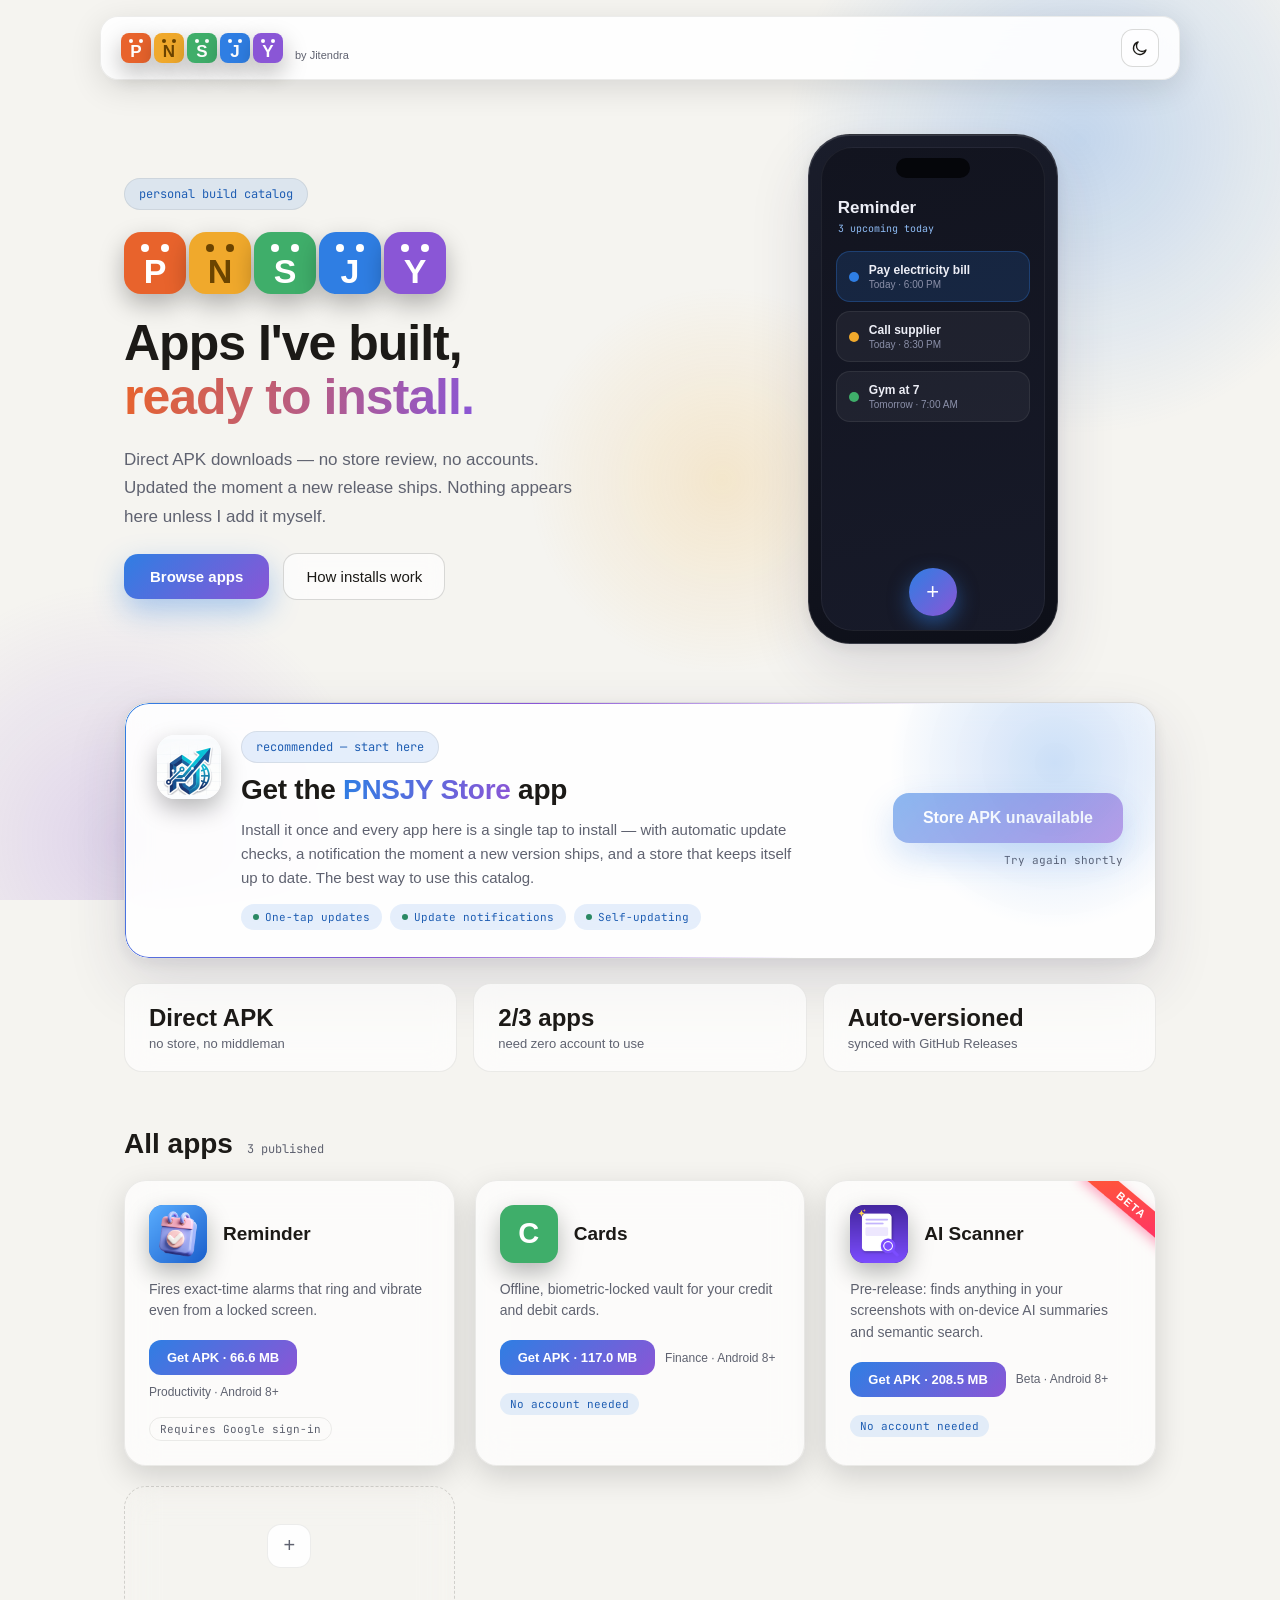
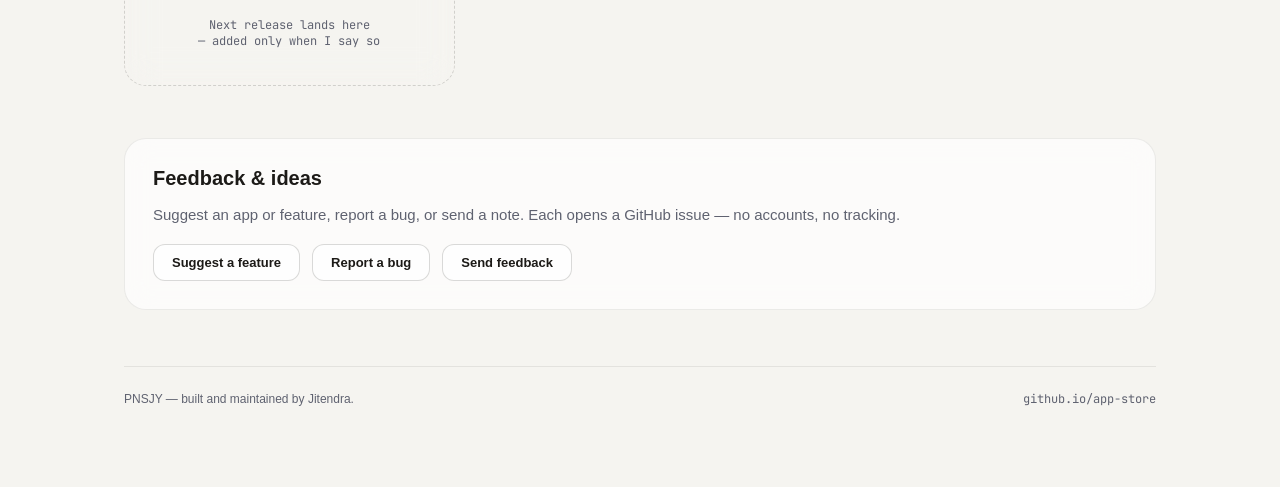
==== commit ebc212e9: "Add PWA install support (manifest, service worker, install button) Site can now be installed as an a" ====
--- a/index.html
+++ b/index.html
@@ -6,6 +6,9 @@
 <title>PNSJY — apps by Jitendra</title>
 <meta name="description" content="Apps built by Jitendra, ready to install. Reminder and more, added here only when explicitly listed.">
 <link rel="icon" type="image/png" href="assets/brand/pnsjy-mark.png">
+<link rel="manifest" href="manifest.json">
+<link rel="apple-touch-icon" href="assets/icons/apple-touch-icon.png">
+<meta name="theme-color" content="#0a0e1a">
 <script>
 (function () {
   var stored = localStorage.getItem("theme");
@@ -16,7 +19,7 @@
 <link rel="preconnect" href="https://fonts.googleapis.com">
 <link rel="preconnect" href="https://fonts.gstatic.com" crossorigin>
 <link href="https://fonts.googleapis.com/css2?family=Sora:wght@400;600;700;800&family=DM+Sans:wght@400;500;600&family=JetBrains+Mono:wght@400;500;600&family=Baloo+2:wght@700;800&display=swap" rel="stylesheet">
-<link rel="stylesheet" href="style.css?v=2">
+<link rel="stylesheet" href="style.css?v=3">
 </head>
 <body>
 
@@ -30,6 +33,7 @@
     </a>
     <div class="spacer"></div>
     <div class="topbar-actions">
+      <button class="install-btn" type="button" hidden>Install app</button>
       <button class="theme-toggle" type="button" aria-label="Toggle color theme">
         <svg class="icon-sun" viewBox="0 0 24 24" width="18" height="18" fill="none" stroke="currentColor" stroke-width="1.8" stroke-linecap="round"><circle cx="12" cy="12" r="4.2"/><path d="M12 2.5v2.4M12 19.1v2.4M4.2 4.2l1.7 1.7M18.1 18.1l1.7 1.7M2.5 12h2.4M19.1 12h2.4M4.2 19.8l1.7-1.7M18.1 5.9l1.7-1.7"/></svg>
         <svg class="icon-moon" viewBox="0 0 24 24" width="18" height="18" fill="none" stroke="currentColor" stroke-width="1.8" stroke-linecap="round" stroke-linejoin="round"><path d="M20 14.5A8.5 8.5 0 1 1 9.5 4a6.8 6.8 0 0 0 10.5 10.5Z"/></svg>
@@ -129,7 +133,7 @@
   </footer>
 </div>
 
-<script src="script.js?v=6"></script>
+<script src="script.js?v=7"></script>
 <script>
 (async function () {
   document.getElementById("nav-mark").innerHTML = pnsjyLogoHTML(30);
--- a/style.css
+++ b/style.css
@@ -272,6 +272,22 @@
   gap: 8px;
 }
 
+.install-btn {
+  height: 38px;
+  padding: 0 14px;
+  border-radius: 12px;
+  border: 1px solid var(--border2);
+  background: var(--glass);
+  color: var(--text);
+  font: 600 13px/1 "DM Sans", sans-serif;
+  cursor: pointer;
+}
+
+.install-btn:hover {
+  background: var(--glass2);
+  border-color: var(--accent);
+}
+
 .theme-toggle {
   width: 38px;
   height: 38px;
@@ -804,7 +820,6 @@
   flex-direction: column;
   gap: 16px;
   transition: transform 0.15s ease-out, border-color 0.2s;
-  will-change: transform;
   text-decoration: none;
   color: var(--text);
 }
@@ -1324,3 +1339,28 @@
   opacity: 0.6;
   cursor: default;
 }
+
+/* Touch devices (effectively: phones) recompute backdrop-filter blur every
+   frame for any blurred element on screen during a scroll -- .topbar is the
+   worst case since it's position: sticky and stays on screen for the whole
+   page, but every other glass panel below pays the same cost while it's
+   transiently in view. GPUs on typical Android phones handle this far worse
+   than desktop, which is what made scrolling feel janky/laggy there. Desktop
+   (pointer: fine, mouse) keeps the original blurred look unchanged. */
+@media (pointer: coarse) {
+  .topbar,
+  .app-card,
+  .store-cta,
+  .stat-tile,
+  .detail-head,
+  .about-card {
+    backdrop-filter: none;
+    -webkit-backdrop-filter: none;
+    background: var(--panel-solid);
+  }
+
+  .info-gate-backdrop {
+    backdrop-filter: none;
+    -webkit-backdrop-filter: none;
+  }
+}
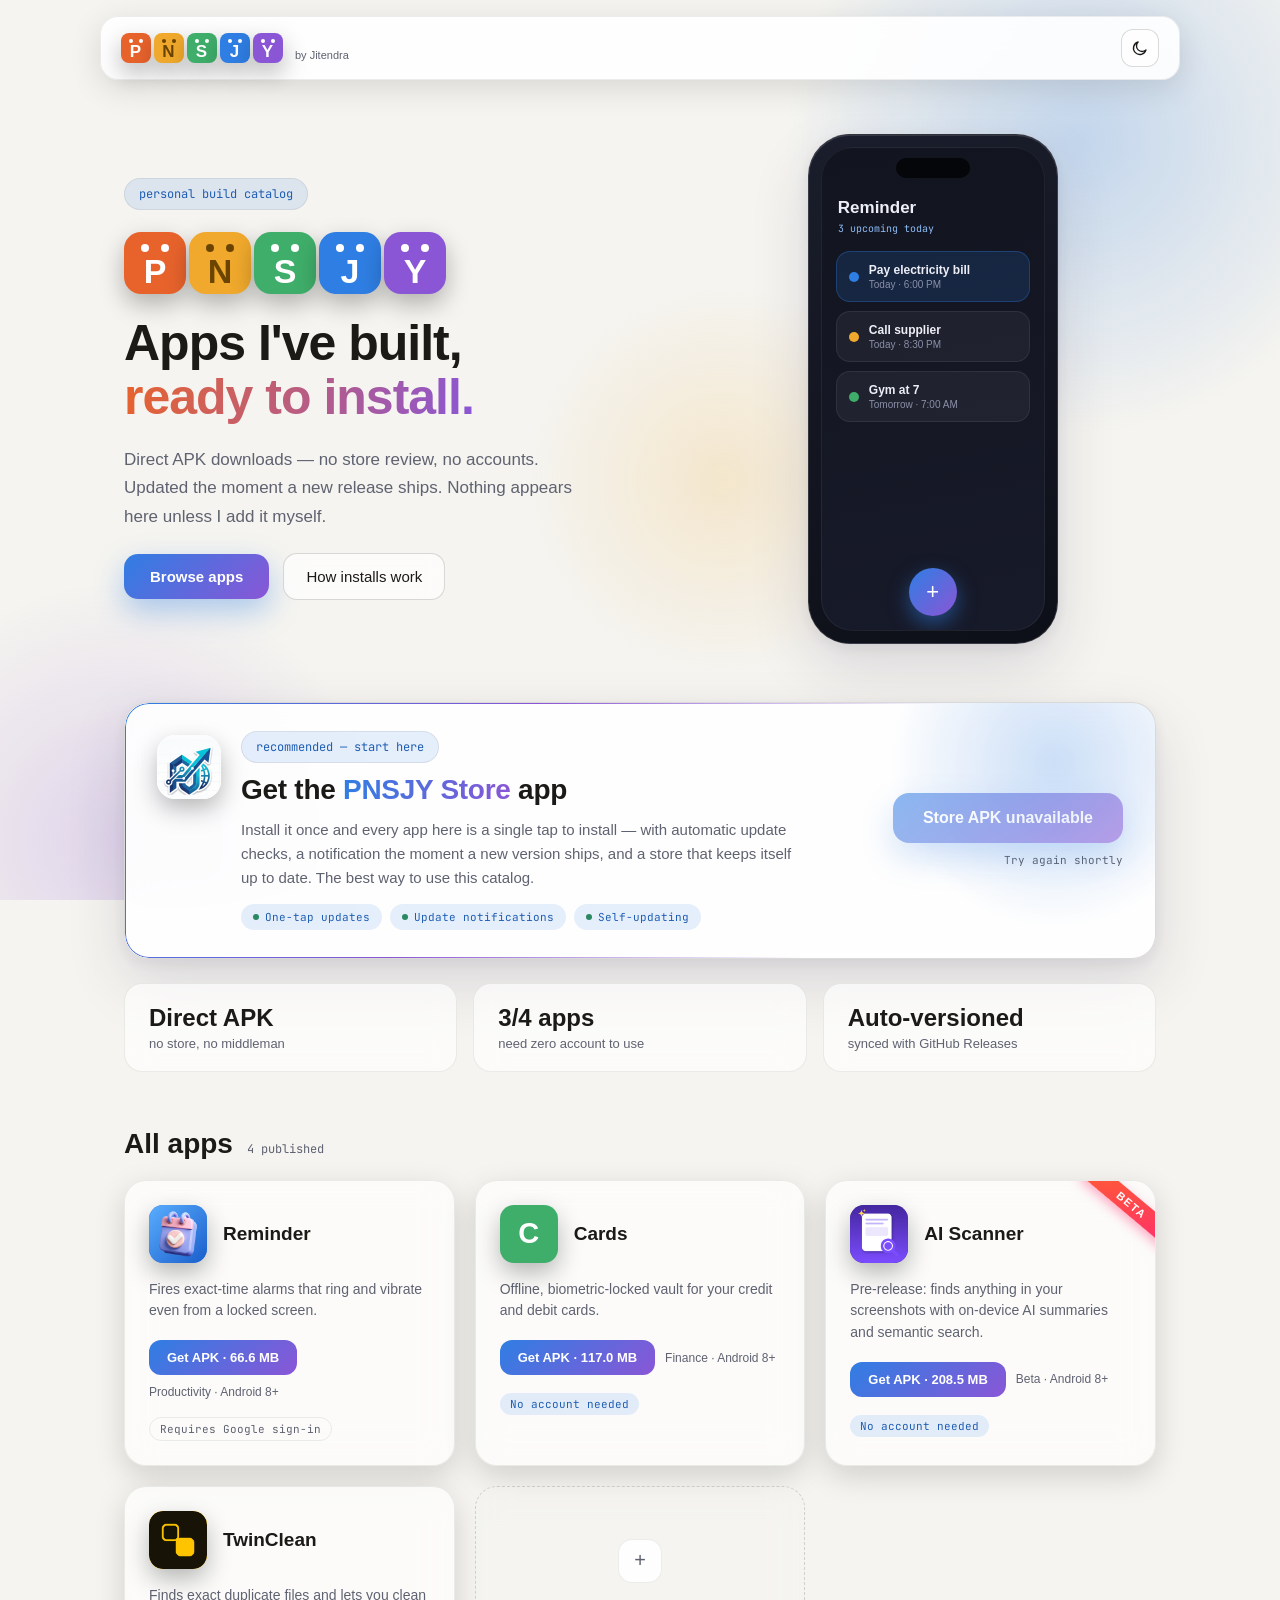
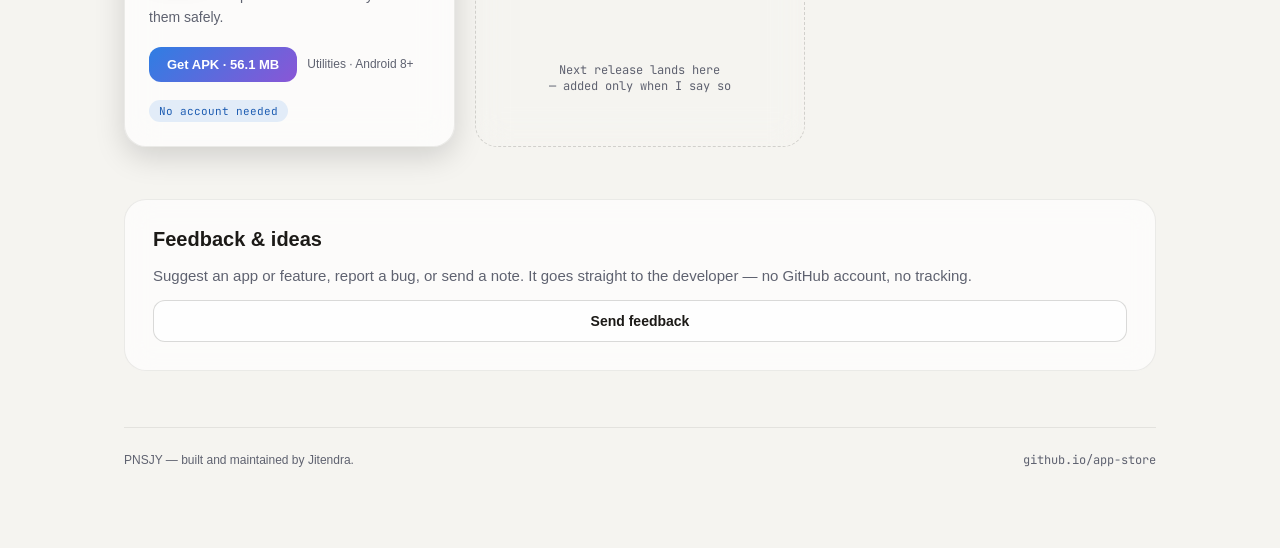
==== commit 424f0a04: "feat(feedback): in-site feedback modal posting to the feedback Worker (auto-files a GitHub issue, no" ====
--- a/index.html
+++ b/index.html
@@ -19,7 +19,8 @@
 <link rel="preconnect" href="https://fonts.googleapis.com">
 <link rel="preconnect" href="https://fonts.gstatic.com" crossorigin>
 <link href="https://fonts.googleapis.com/css2?family=Sora:wght@400;600;700;800&family=DM+Sans:wght@400;500;600&family=JetBrains+Mono:wght@400;500;600&family=Baloo+2:wght@700;800&display=swap" rel="stylesheet">
-<link rel="stylesheet" href="style.css?v=3">
+<link rel="stylesheet" href="style.css?v=4">
+<script src="https://challenges.cloudflare.com/turnstile/v0/api.js?render=explicit" async defer></script>
 </head>
 <body>
 
@@ -123,8 +124,8 @@
 
   <section class="about-card feedback-card" id="feedback">
     <h2>Feedback & ideas</h2>
-    <p>Suggest an app or feature, report a bug, or send a note. Each opens a GitHub issue — no accounts, no tracking.</p>
-    <div class="feedback-row" id="feedback-row"></div>
+    <p>Suggest an app or feature, report a bug, or send a note. It goes straight to the developer — no GitHub account, no tracking.</p>
+    <button class="feedback-open-btn" type="button" data-feedback-open>Send feedback</button>
   </section>
 
   <footer class="site-footer" id="install-tip">
@@ -133,7 +134,8 @@
   </footer>
 </div>
 
-<script src="script.js?v=7"></script>
+<script src="script.js?v=8"></script>
+<script src="feedback.js?v=1"></script>
 <script>
 (async function () {
   document.getElementById("nav-mark").innerHTML = pnsjyLogoHTML(30);
@@ -204,8 +206,6 @@
     });
   }
 
-  document.getElementById("feedback-row").innerHTML = feedbackRowHTML(null);
-
   const placeholder = document.createElement("div");
   placeholder.className = "app-card placeholder";
   placeholder.innerHTML = `
--- a/style.css
+++ b/style.css
@@ -1364,3 +1364,111 @@
     -webkit-backdrop-filter: none;
   }
 }
+
+/* ── Feedback: trigger button + modal ──────────────────────────────────── */
+.feedback-open-btn {
+  padding: 12px 22px;
+  border-radius: 12px;
+  border: 1px solid var(--border2);
+  background: var(--glass);
+  color: var(--text);
+  font-size: 14px;
+  font-weight: 600;
+  cursor: pointer;
+  transition: border-color 0.2s, transform 0.15s;
+}
+.feedback-open-btn:hover {
+  border-color: var(--accent);
+  transform: translateY(-2px);
+}
+
+.fb-overlay {
+  position: fixed;
+  inset: 0;
+  z-index: 100;
+  display: flex;
+  align-items: center;
+  justify-content: center;
+  padding: 20px;
+  background: rgba(0, 0, 0, 0.55);
+  backdrop-filter: blur(6px);
+}
+.fb-overlay[hidden] { display: none; }
+
+.fb-modal {
+  width: 100%;
+  max-width: 460px;
+  max-height: 90vh;
+  overflow-y: auto;
+  padding: 26px;
+  border-radius: 20px;
+  border: 1px solid var(--border2);
+  background: var(--bg);
+  box-shadow: 0 24px 60px rgba(0, 0, 0, 0.5);
+  position: relative;
+}
+.fb-modal h3 { font-family: "Sora", sans-serif; font-size: 20px; margin: 0 30px 4px 0; }
+.fb-sub { font-size: 13px; color: var(--muted); margin: 0 0 18px; }
+
+.fb-close {
+  position: absolute;
+  top: 16px;
+  right: 18px;
+  background: none;
+  border: none;
+  color: var(--muted);
+  font-size: 26px;
+  line-height: 1;
+  cursor: pointer;
+}
+.fb-close:hover { color: var(--text); }
+
+.fb-types { display: flex; gap: 8px; flex-wrap: wrap; margin-bottom: 14px; }
+.fb-type {
+  padding: 8px 14px;
+  border-radius: 10px;
+  border: 1px solid var(--border2);
+  background: transparent;
+  color: var(--muted);
+  font-size: 13px;
+  font-weight: 600;
+  cursor: pointer;
+  transition: border-color 0.2s, color 0.2s;
+}
+.fb-type.active { border-color: var(--accent); color: var(--text); }
+
+.fb-message, .fb-email {
+  width: 100%;
+  padding: 12px 14px;
+  border-radius: 12px;
+  border: 1px solid var(--border2);
+  background: var(--glass);
+  color: var(--text);
+  font: inherit;
+  font-size: 14px;
+  margin-bottom: 12px;
+  resize: vertical;
+}
+.fb-message:focus, .fb-email:focus { outline: none; border-color: var(--accent); }
+.fb-hp { position: absolute; left: -9999px; width: 1px; height: 1px; opacity: 0; }
+.fb-turnstile { margin-bottom: 12px; }
+.fb-turnstile[hidden] { display: none; }
+
+.fb-status { font-size: 13px; min-height: 18px; margin-bottom: 10px; }
+.fb-status.ok { color: var(--accent); }
+.fb-status.err { color: #ff6b6b; }
+
+.fb-actions { display: flex; align-items: center; justify-content: space-between; gap: 12px; }
+.fb-fallback { font-size: 12px; color: var(--muted); text-decoration: none; }
+.fb-fallback:hover { color: var(--text); text-decoration: underline; }
+.fb-send {
+  padding: 11px 24px;
+  border-radius: 12px;
+  border: none;
+  background: var(--accent);
+  color: #06121f;
+  font-size: 14px;
+  font-weight: 700;
+  cursor: pointer;
+}
+.fb-send:disabled { opacity: 0.6; cursor: default; }
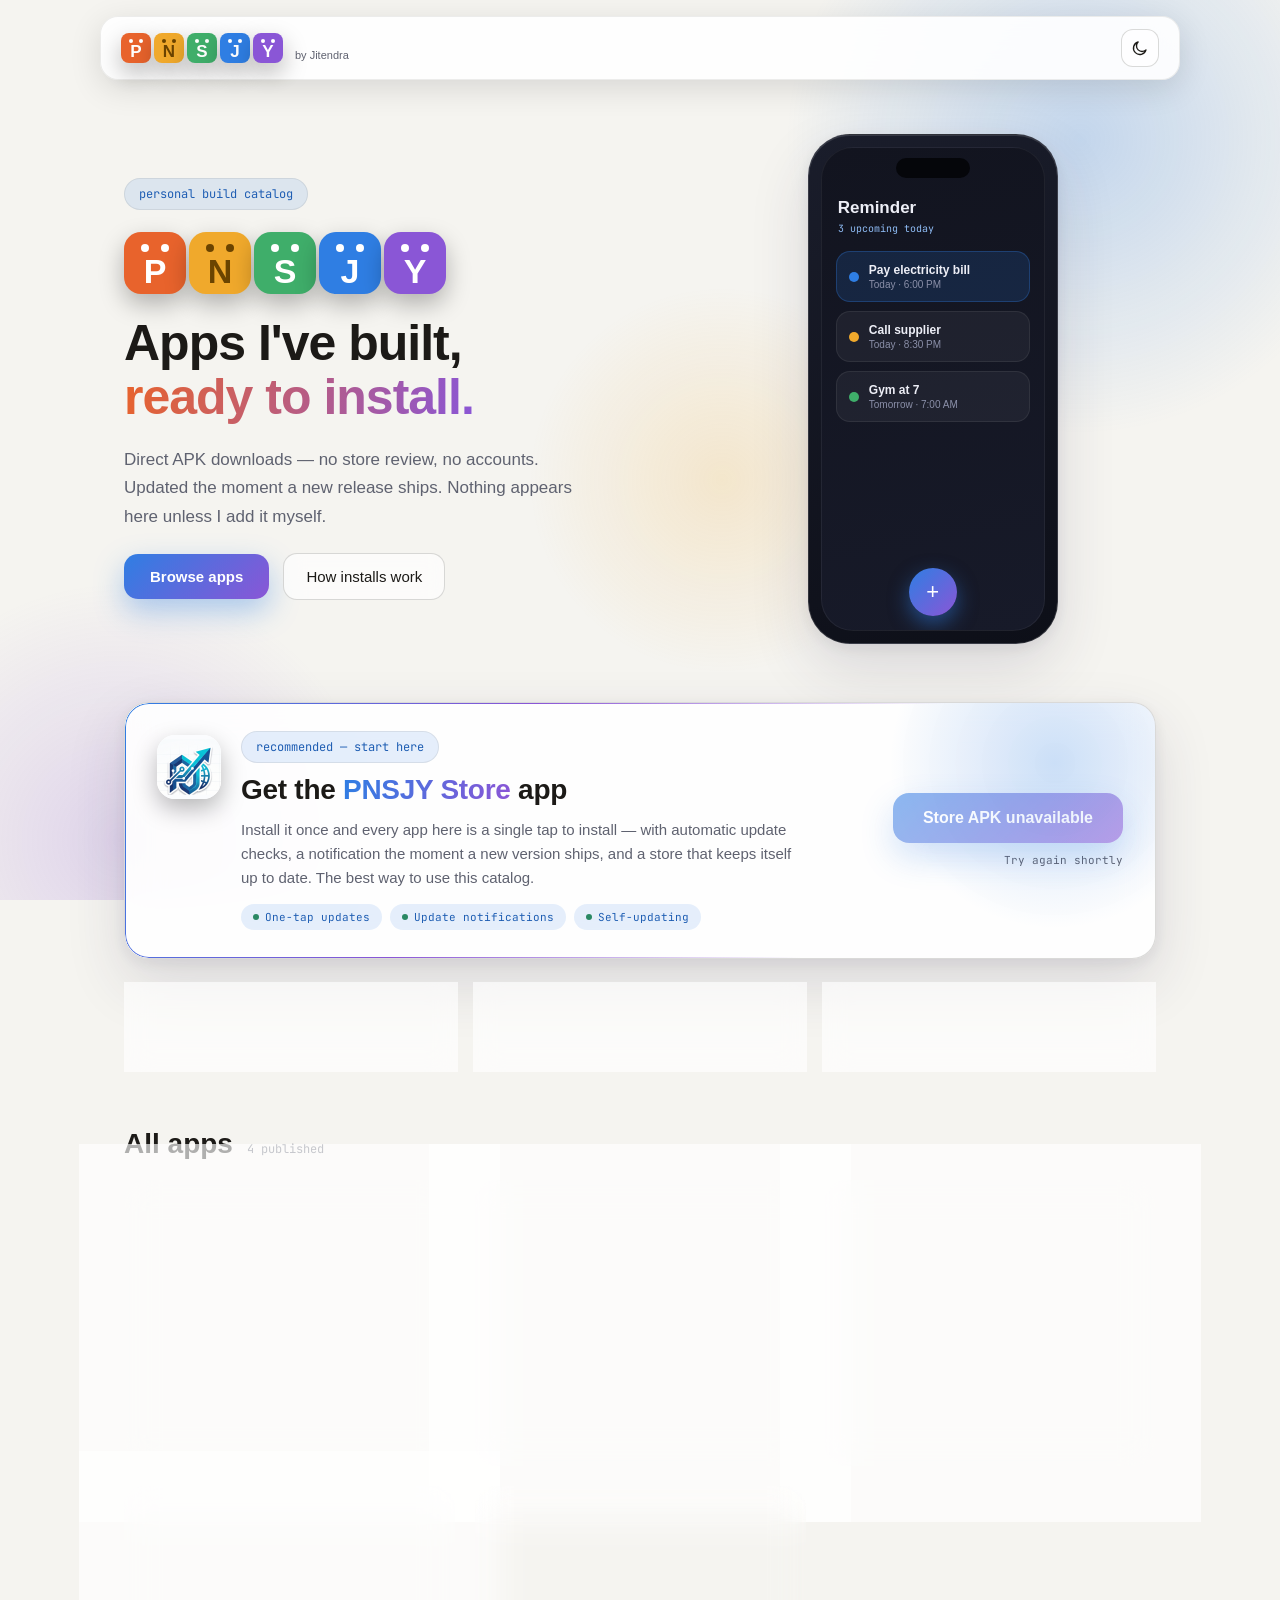
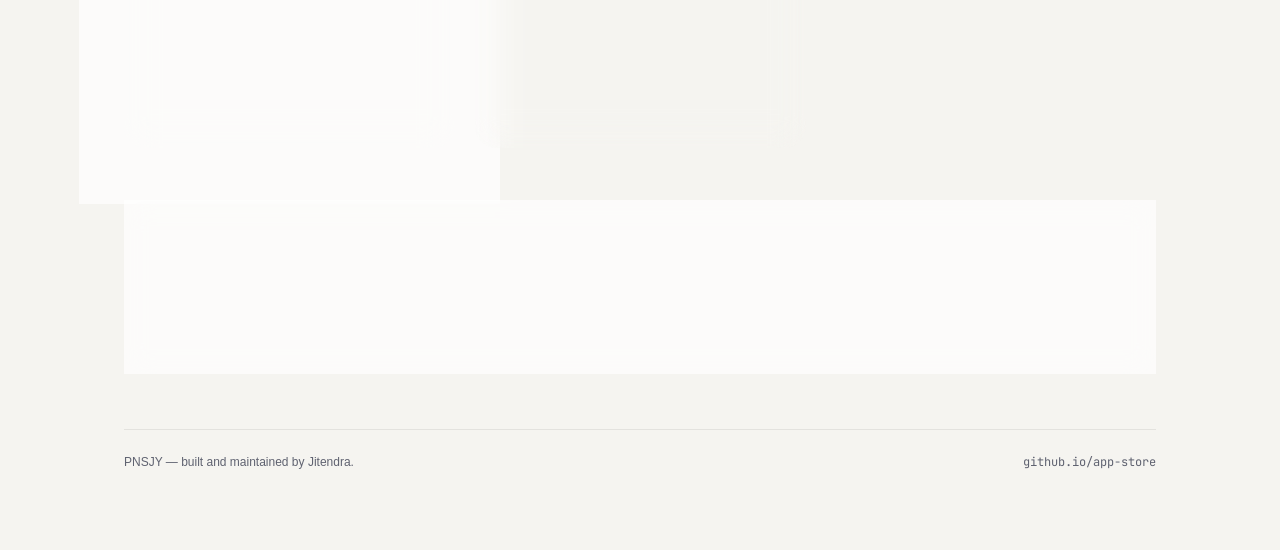
==== commit 06c29a24: "Drive BETA badge from an explicit apps.json beta flag Add an explicit beta true/false to every app i" ====
--- a/index.html
+++ b/index.html
@@ -177,7 +177,7 @@
     card.className = "app-card";
     card.href = `app.html?id=${encodeURIComponent(app.id)}`;
     card.innerHTML = `
-      ${app.category === "Beta" ? `<span class="beta-ribbon">BETA</span>` : ""}
+      ${app.beta ? `<span class="beta-ribbon">BETA</span>` : ""}
       <div class="row1">
         ${appIconHTML(app, 58)}
         <div class="titles">
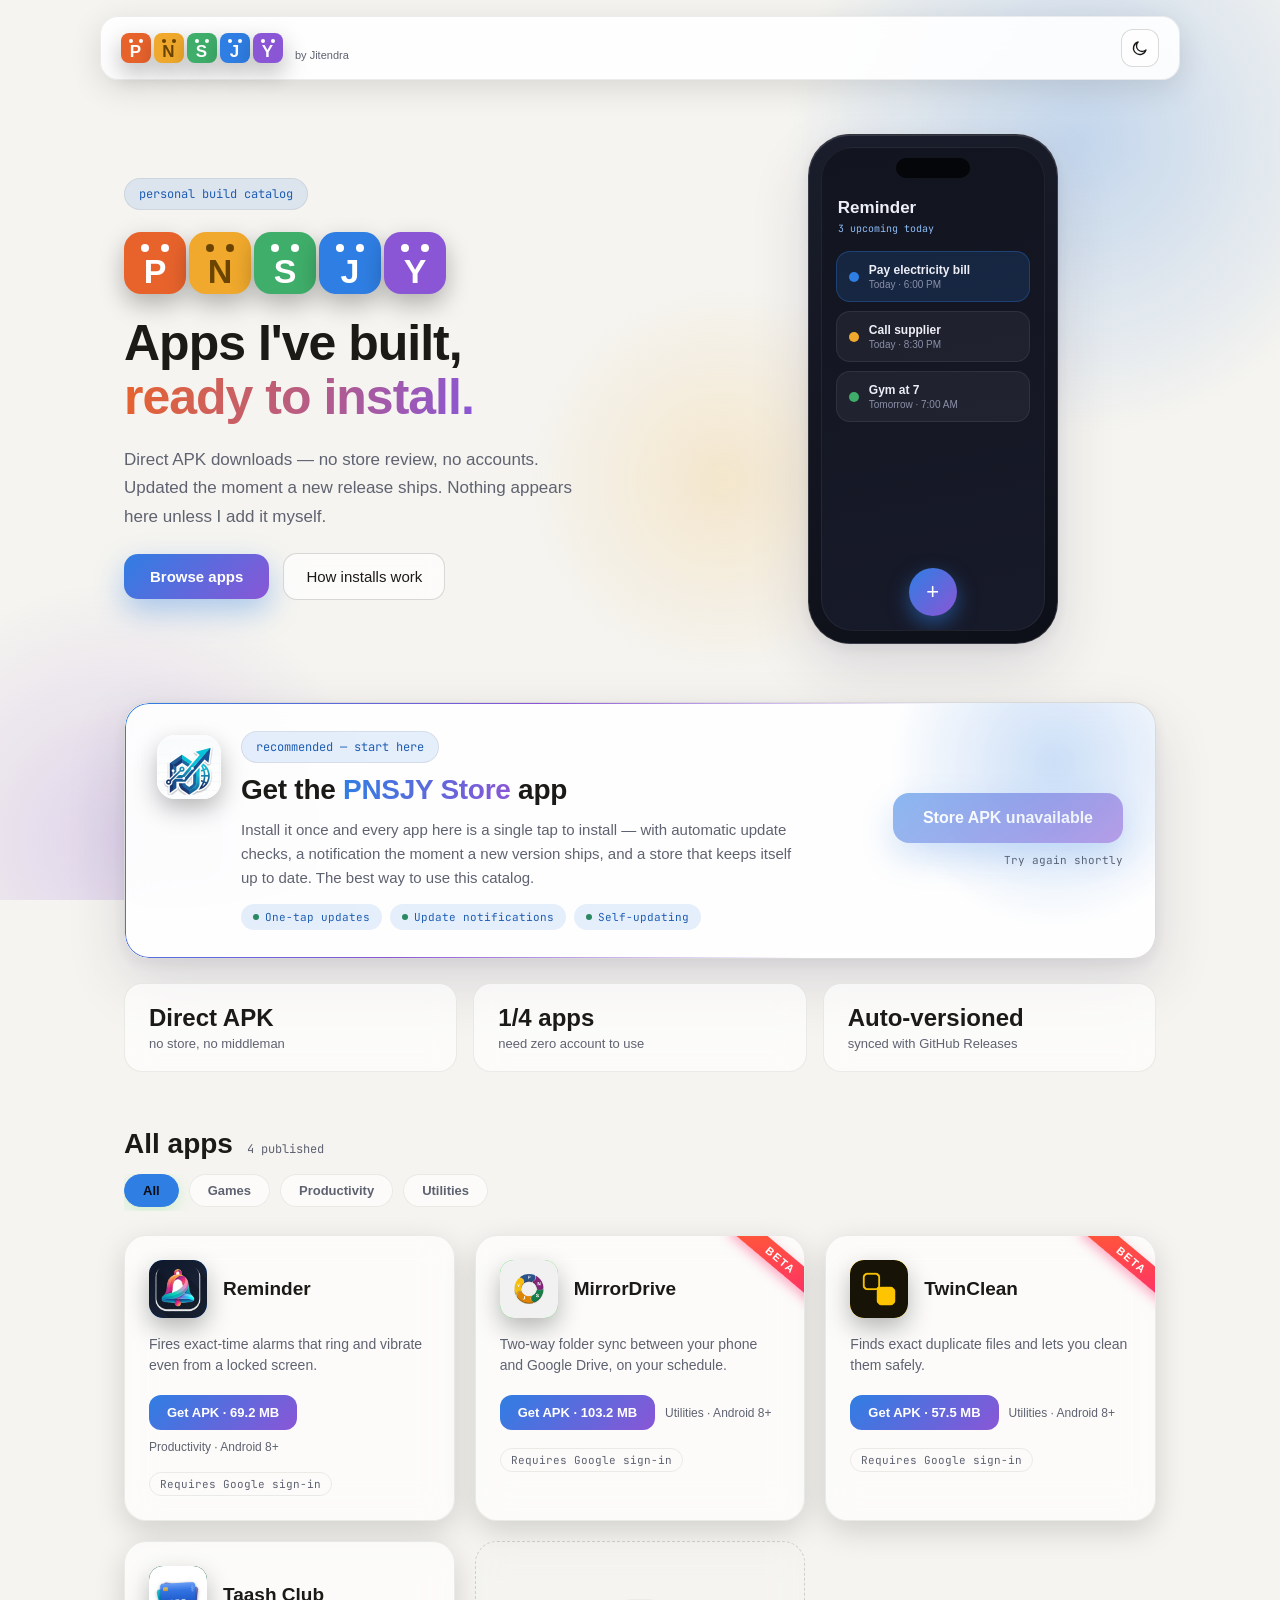
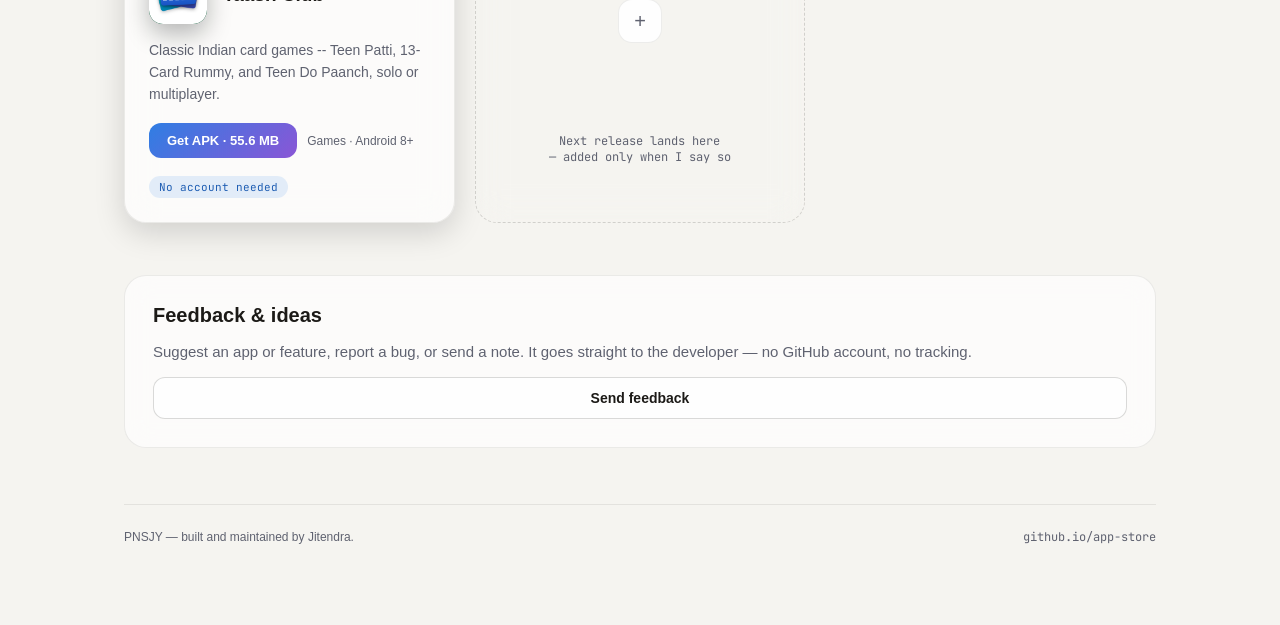
==== commit b3a01ef4: "feat(catalog): add Play Store style category tabs and dynamic filtering" ====
--- a/index.html
+++ b/index.html
@@ -119,6 +119,12 @@
       <h2>All apps</h2>
       <span id="app-count"></span>
     </div>
+    <div class="category-tabs" id="category-tabs">
+      <button class="cat-pill active" data-cat="all">All</button>
+      <button class="cat-pill" data-cat="Games">Games</button>
+      <button class="cat-pill" data-cat="Productivity">Productivity</button>
+      <button class="cat-pill" data-cat="Utilities">Utilities</button>
+    </div>
     <div class="app-grid" id="app-grid"></div>
   </section>
 
@@ -172,9 +178,11 @@
       ? "download and install, done"
       : "need zero account to use";
 
+  const cards = [];
   for (const app of apps) {
     const card = document.createElement("a");
     card.className = "app-card";
+    card.dataset.category = app.category;
     card.href = `app.html?id=${encodeURIComponent(app.id)}`;
     card.innerHTML = `
       ${app.beta ? `<span class="beta-ribbon">BETA</span>` : ""}
@@ -195,6 +203,7 @@
     `;
     grid.appendChild(card);
     attachTilt(card);
+    cards.push({ el: card, category: app.category });
 
     getRelease(app).then((release) => {
       const badge = card.querySelector("[data-version-badge]");
@@ -213,6 +222,25 @@
     <div class="placeholder-title">Next release lands here<br>— added only when I say so</div>
   `;
   grid.appendChild(placeholder);
+
+  // Category filter tabs
+  const catPills = document.querySelectorAll(".cat-pill");
+  catPills.forEach((pill) => {
+    pill.addEventListener("click", () => {
+      catPills.forEach((p) => p.classList.remove("active"));
+      pill.classList.add("active");
+      const selected = pill.dataset.cat;
+
+      let visibleCount = 0;
+      cards.forEach(({ el, category }) => {
+        const matches = selected === "all" || category === selected;
+        el.style.display = matches ? "flex" : "none";
+        if (matches) visibleCount++;
+      });
+      placeholder.style.display = selected === "all" ? "flex" : "none";
+      countEl.textContent = `${visibleCount} published`;
+    });
+  });
 })();
 </script>
 </body>
--- a/style.css
+++ b/style.css
@@ -797,6 +797,45 @@
   color: var(--muted);
 }
 
+.category-tabs {
+  display: flex;
+  gap: 10px;
+  margin: -6px 0 24px;
+  overflow-x: auto;
+  padding-bottom: 4px;
+  scrollbar-width: none;
+}
+
+.category-tabs::-webkit-scrollbar {
+  display: none;
+}
+
+.cat-pill {
+  padding: 8px 18px;
+  border-radius: 999px;
+  font-family: "DM Sans", sans-serif;
+  font-size: 13px;
+  font-weight: 600;
+  border: 1px solid var(--border);
+  background: var(--glass);
+  color: var(--muted);
+  cursor: pointer;
+  transition: all 0.2s ease;
+  white-space: nowrap;
+}
+
+.cat-pill:hover {
+  color: var(--text);
+  border-color: var(--accent);
+}
+
+.cat-pill.active {
+  background: var(--accent);
+  color: #080c14;
+  border-color: var(--accent);
+  box-shadow: 0 4px 14px rgba(95, 224, 106, 0.25);
+}
+
 /* ── App grid / cards ───────────────────────────────────────── */
 
 .app-grid {
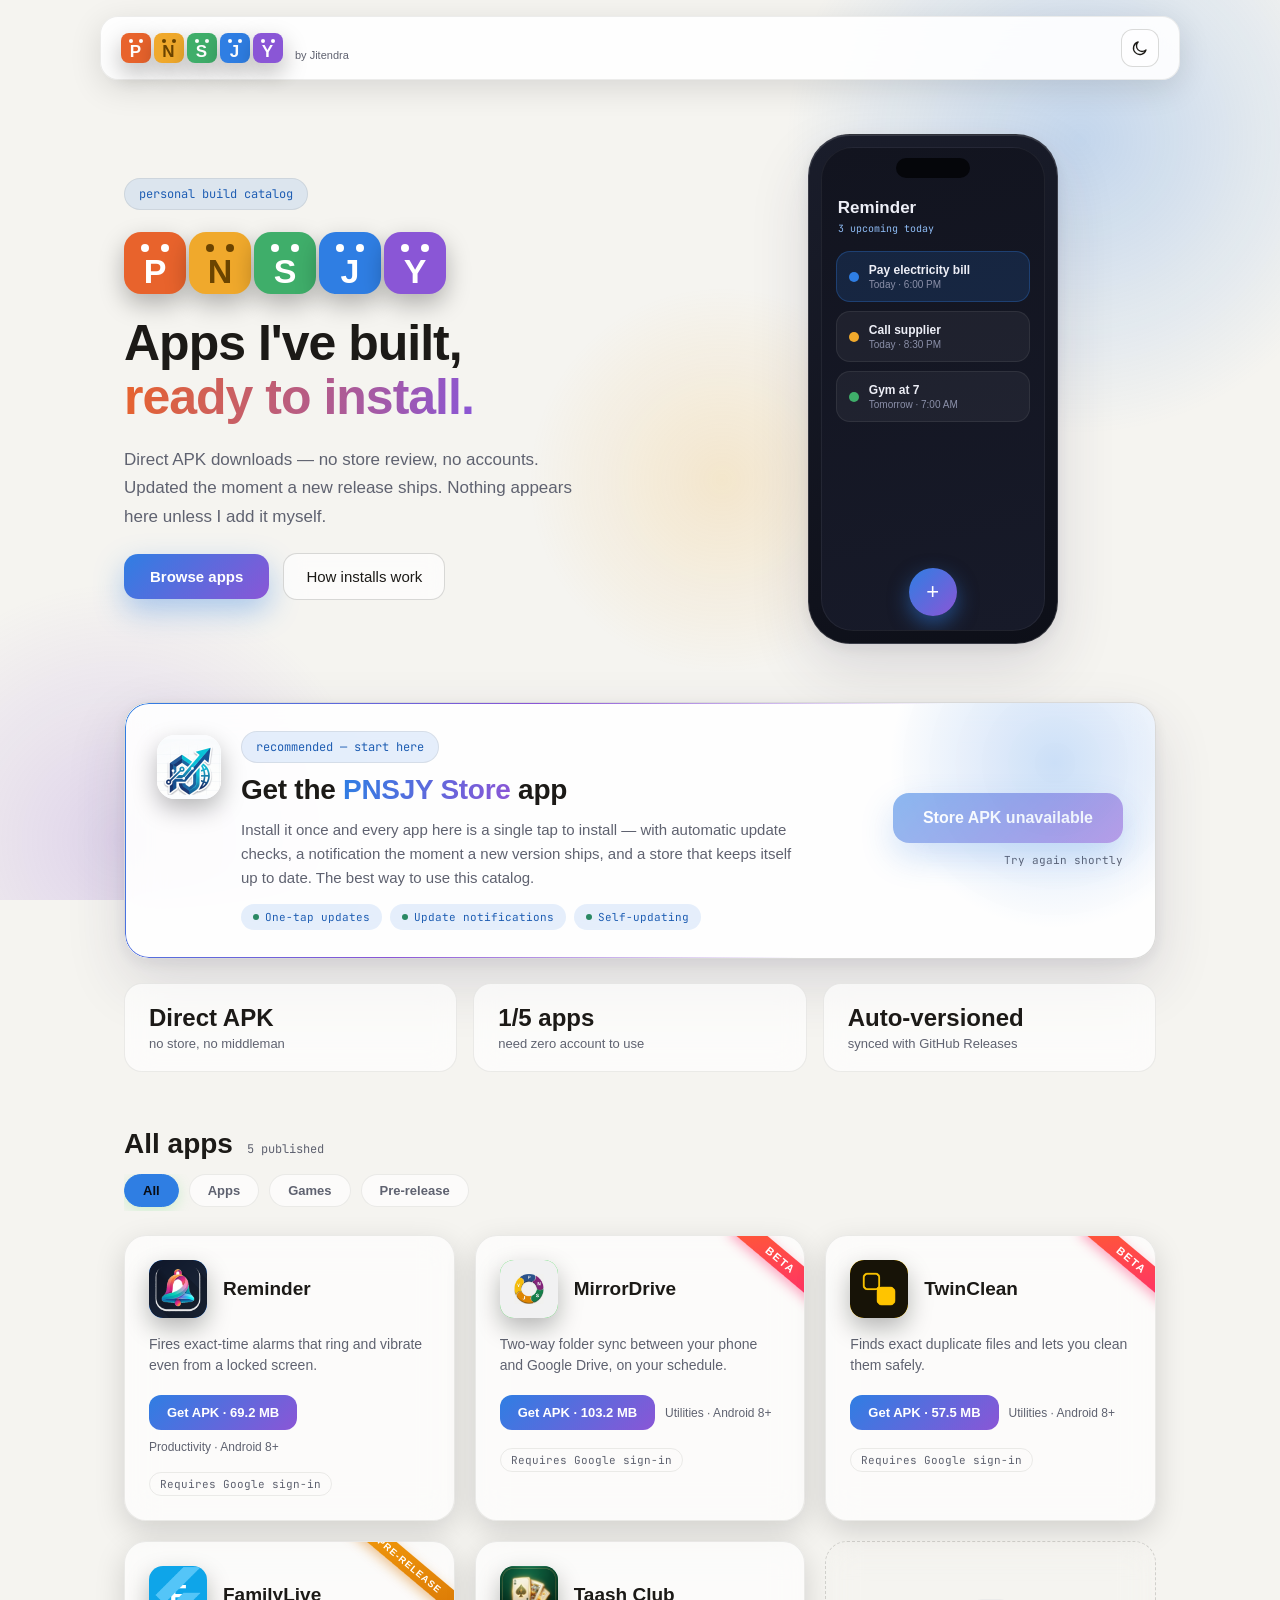
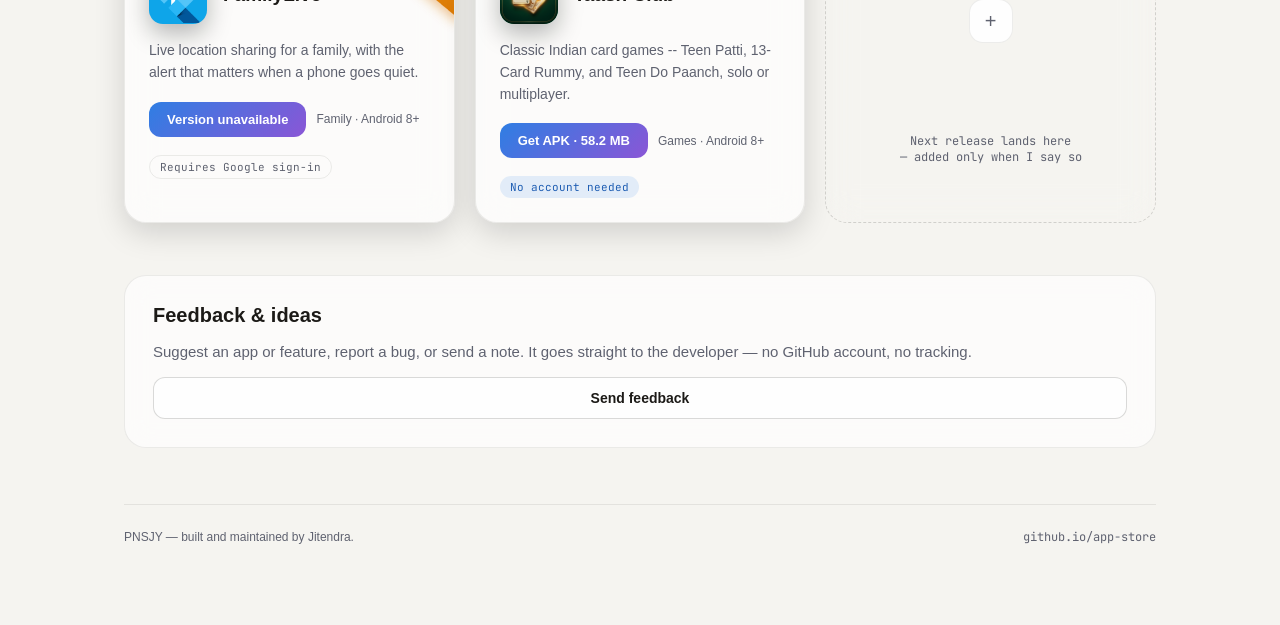
==== commit b5766455: "List FamilyLive, and split the shelf into Apps and Games Apps and Games become the top-level split, " ====
--- a/index.html
+++ b/index.html
@@ -119,11 +119,20 @@
       <h2>All apps</h2>
       <span id="app-count"></span>
     </div>
+    <!--
+      Apps and Games are the top split, the way a store shelf actually divides:
+      "Games" is the one category people arrive already knowing they do or do
+      not want. The finer categories stay on each card and on the app page, so
+      nothing is lost by not making every one of them a tab.
+
+      Pre-release is a filter rather than a category because it cuts across
+      both - it says how finished a thing is, not what kind of thing it is.
+    -->
     <div class="category-tabs" id="category-tabs">
       <button class="cat-pill active" data-cat="all">All</button>
-      <button class="cat-pill" data-cat="Games">Games</button>
-      <button class="cat-pill" data-cat="Productivity">Productivity</button>
-      <button class="cat-pill" data-cat="Utilities">Utilities</button>
+      <button class="cat-pill" data-cat="app">Apps</button>
+      <button class="cat-pill" data-cat="game">Games</button>
+      <button class="cat-pill" data-cat="prerelease">Pre-release</button>
     </div>
     <div class="app-grid" id="app-grid"></div>
   </section>
@@ -180,12 +189,22 @@
 
   const cards = [];
   for (const app of apps) {
+    const kind = app.category === "Games" ? "game" : "app";
     const card = document.createElement("a");
     card.className = "app-card";
     card.dataset.category = app.category;
+    card.dataset.kind = kind;
+    card.dataset.prerelease = app.preRelease ? "true" : "false";
     card.href = `app.html?id=${encodeURIComponent(app.id)}`;
+    // Pre-release outranks beta on the ribbon: it is the stronger warning, and
+    // two ribbons on one card would just cover the icon.
+    const ribbon = app.preRelease
+      ? `<span class="beta-ribbon prerelease">PRE-RELEASE</span>`
+      : app.beta
+        ? `<span class="beta-ribbon">BETA</span>`
+        : "";
     card.innerHTML = `
-      ${app.beta ? `<span class="beta-ribbon">BETA</span>` : ""}
+      ${ribbon}
       <div class="row1">
         ${appIconHTML(app, 58)}
         <div class="titles">
@@ -203,7 +222,7 @@
     `;
     grid.appendChild(card);
     attachTilt(card);
-    cards.push({ el: card, category: app.category });
+    cards.push({ el: card, kind, preRelease: !!app.preRelease });
 
     getRelease(app).then((release) => {
       const badge = card.querySelector("[data-version-badge]");
@@ -232,13 +251,20 @@
       const selected = pill.dataset.cat;
 
       let visibleCount = 0;
-      cards.forEach(({ el, category }) => {
-        const matches = selected === "all" || category === selected;
+      cards.forEach(({ el, kind, preRelease }) => {
+        const matches =
+          selected === "all" ||
+          (selected === "prerelease" ? preRelease : kind === selected);
         el.style.display = matches ? "flex" : "none";
         if (matches) visibleCount++;
       });
       placeholder.style.display = selected === "all" ? "flex" : "none";
-      countEl.textContent = `${visibleCount} published`;
+      // "published" is the wrong word for the pre-release shelf - nothing there
+      // is finished, and calling it published is what makes someone trust it.
+      countEl.textContent =
+        selected === "prerelease"
+          ? `${visibleCount} in testing`
+          : `${visibleCount} published`;
     });
   });
 })();
--- a/style.css
+++ b/style.css
@@ -879,6 +879,24 @@
   pointer-events: none;
 }
 
+/* Pre-release is a stronger claim than beta, so it gets its own colour rather
+   than reusing the beta orange. Amber reads as "caution", not "new and fun" —
+   the point is that the build is unfinished, not that it is exciting. The
+   longer word also needs a tighter ribbon to stay on the card. */
+.beta-ribbon.prerelease {
+  background: linear-gradient(135deg, #f59e0b, #d97706);
+  box-shadow: 0 4px 12px rgba(217, 119, 6, 0.42);
+  font-size: 9.5px;
+  letter-spacing: 1.1px;
+  padding: 4px 34px;
+  right: -30px;
+}
+
+.beta-badge.prerelease {
+  background: linear-gradient(135deg, #f59e0b, #d97706);
+  box-shadow: 0 4px 12px rgba(217, 119, 6, 0.35);
+}
+
 .beta-badge {
   display: inline-block;
   vertical-align: middle;
